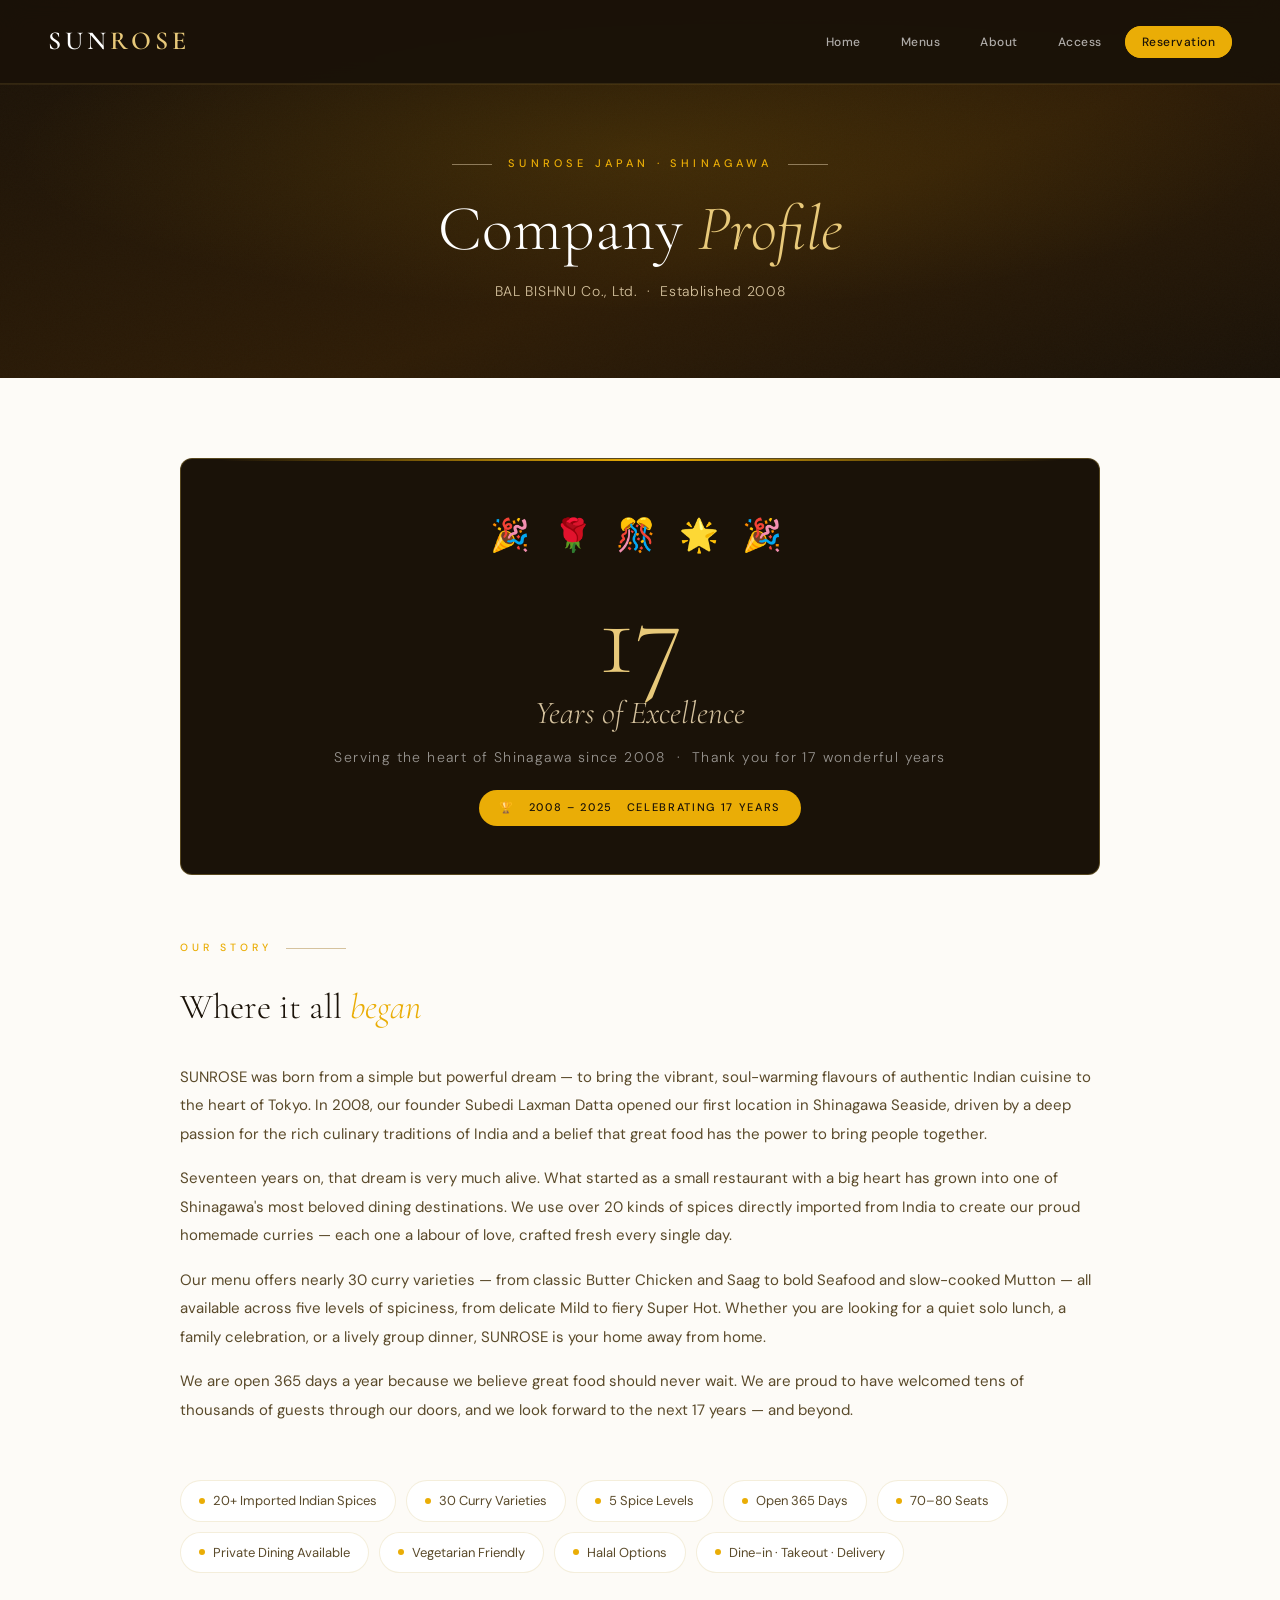
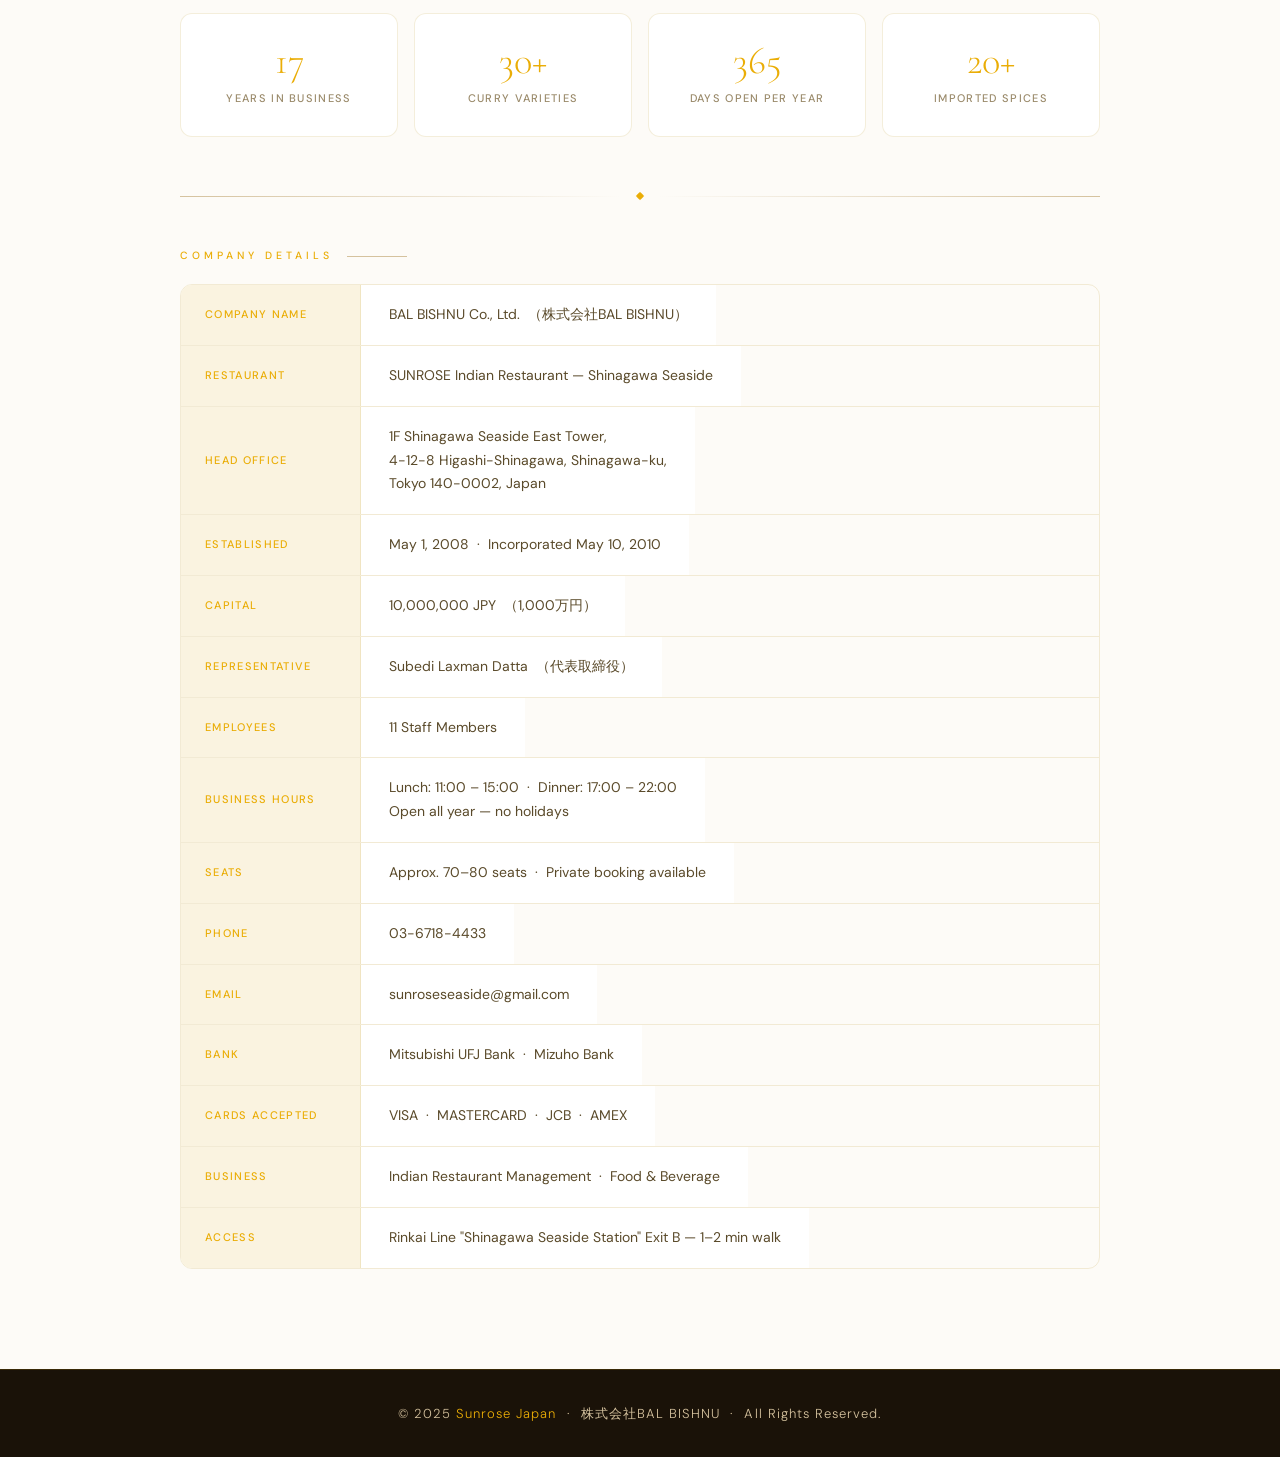
==== company.html @ 558d9cfa "first commit" ====
<!DOCTYPE html>
<html lang="en">
<head>
  <meta charset="UTF-8">
  <meta name="viewport" content="width=device-width, initial-scale=1.0">
  <title>Company Profile — SUNROSE Indian Restaurant Shinagawa</title>
  <link href="https://fonts.googleapis.com/css2?family=Cormorant+Garamond:ital,wght@0,300;0,400;0,600;1,300;1,400&family=DM+Sans:wght@300;400;500&display=swap" rel="stylesheet">
  <link rel="stylesheet" href="info.css">
  
</head>
<body>


<!-- ═══════════════════════════ HEADER ═══════════════════════════ -->
<header class="header">
  <a href="index.html" class="logo">SUN<span>ROSE</span></a>
  <ul class="nav">
    <li><a href="index.html">Home</a></li>
    <li><a href="index.html#menus">Menus</a></li>
    <li><a href="index.html#about">About</a></li>
    <li><a href="index.html#access">Access</a></li>
    <li><a href="index.html#reservation" class="nav-cta">Reservation</a></li>
  </ul>
</header>

<!-- ═══════════════════════════ HERO ═══════════════════════════ -->
<section class="page-hero">
  <div class="page-hero-bg"></div>
  <div class="page-hero-grain"></div>
  <div class="page-hero-content">
    <div class="page-hero-eyebrow">Sunrose Japan · Shinagawa</div>
    <h1>Company <em>Profile</em></h1>
    <p>BAL BISHNU Co., Ltd. &nbsp;·&nbsp; Established 2008</p>
  </div>
</section>

<!-- ═══════════════════════════ MAIN CONTENT ═══════════════════════════ -->
<main class="page-content">

  <!-- ── 17 Years Milestone Banner ── -->
  <div class="milestone-banner">
    <span class="milestone-confetti">🎉 🌹 🎊 🌟 🎉</span>
    <div class="milestone-years">
      17
      <span>Years of Excellence</span>
    </div>
    <p class="milestone-tagline">Serving the heart of Shinagawa since 2008 &nbsp;·&nbsp; Thank you for 17 wonderful years</p>
    <div class="milestone-badge">🏆 &nbsp; 2008 – 2025 &nbsp; Celebrating 17 Years</div>
  </div>

  <!-- ── Our Story ── -->
  <div class="company-story">
    <div class="section-eyebrow">Our Story</div>
    <h2>Where it all <em>began</em></h2>

    <p>
      SUNROSE was born from a simple but powerful dream — to bring the vibrant, soul-warming flavours of authentic Indian cuisine to the heart of Tokyo. In 2008, our founder Subedi Laxman Datta opened our first location in Shinagawa Seaside, driven by a deep passion for the rich culinary traditions of India and a belief that great food has the power to bring people together.
    </p>

    <p>
      Seventeen years on, that dream is very much alive. What started as a small restaurant with a big heart has grown into one of Shinagawa's most beloved dining destinations. We use over 20 kinds of spices directly imported from India to create our proud homemade curries — each one a labour of love, crafted fresh every single day.
    </p>

    <p>
      Our menu offers nearly 30 curry varieties — from classic Butter Chicken and Saag to bold Seafood and slow-cooked Mutton — all available across five levels of spiciness, from delicate Mild to fiery Super Hot. Whether you are looking for a quiet solo lunch, a family celebration, or a lively group dinner, SUNROSE is your home away from home.
    </p>

    <p>
      We are open 365 days a year because we believe great food should never wait. We are proud to have welcomed tens of thousands of guests through our doors, and we look forward to the next 17 years — and beyond.
    </p>
  </div>

  <!-- ── Features ── -->
  <div class="company-features">
    <div class="company-feature">20+ Imported Indian Spices</div>
    <div class="company-feature">30 Curry Varieties</div>
    <div class="company-feature">5 Spice Levels</div>
    <div class="company-feature">Open 365 Days</div>
    <div class="company-feature">70–80 Seats</div>
    <div class="company-feature">Private Dining Available</div>
    <div class="company-feature">Vegetarian Friendly</div>
    <div class="company-feature">Halal Options</div>
    <div class="company-feature">Dine-in · Takeout · Delivery</div>
  </div>

  <!-- ── Stats ── -->
  <div class="company-stats">
    <div class="stat-card">
      <div class="stat-number">17</div>
      <div class="stat-label">Years in Business</div>
    </div>
    <div class="stat-card">
      <div class="stat-number">30+</div>
      <div class="stat-label">Curry Varieties</div>
    </div>
    <div class="stat-card">
      <div class="stat-number">365</div>
      <div class="stat-label">Days Open per Year</div>
    </div>
    <div class="stat-card">
      <div class="stat-number">20+</div>
      <div class="stat-label">Imported Spices</div>
    </div>
  </div>

  <div class="gold-divider"><div class="gold-divider-gem"></div></div>

  <!-- ── Company Table ── -->
  <div class="section-eyebrow">Company Details</div>

  <div class="company-table">
    <div class="company-row">
      <div class="company-label">Company Name</div>
      <div class="company-value">BAL BISHNU Co., Ltd. &nbsp;（株式会社BAL BISHNU）</div>
    </div>
    <div class="company-row">
      <div class="company-label">Restaurant</div>
      <div class="company-value">SUNROSE Indian Restaurant — Shinagawa Seaside</div>
    </div>
    <div class="company-row">
      <div class="company-label">Head Office</div>
      <div class="company-value">
        1F Shinagawa Seaside East Tower,<br>
        4-12-8 Higashi-Shinagawa, Shinagawa-ku,<br>
        Tokyo 140-0002, Japan
      </div>
    </div>
    <div class="company-row">
      <div class="company-label">Established</div>
      <div class="company-value">May 1, 2008 &nbsp;·&nbsp; Incorporated May 10, 2010</div>
    </div>
    <div class="company-row">
      <div class="company-label">Capital</div>
      <div class="company-value">10,000,000 JPY &nbsp;（1,000万円）</div>
    </div>
    <div class="company-row">
      <div class="company-label">Representative</div>
      <div class="company-value">Subedi Laxman Datta &nbsp;（代表取締役）</div>
    </div>
    <div class="company-row">
      <div class="company-label">Employees</div>
      <div class="company-value">11 Staff Members</div>
    </div>
    <div class="company-row">
      <div class="company-label">Business Hours</div>
      <div class="company-value">
        Lunch: 11:00 – 15:00 &nbsp;·&nbsp; Dinner: 17:00 – 22:00<br>
        Open all year — no holidays
      </div>
    </div>
    <div class="company-row">
      <div class="company-label">Seats</div>
      <div class="company-value">Approx. 70–80 seats &nbsp;·&nbsp; Private booking available</div>
    </div>
    <div class="company-row">
      <div class="company-label">Phone</div>
      <div class="company-value">03-6718-4433</div>
    </div>
    <div class="company-row">
      <div class="company-label">Email</div>
      <div class="company-value">sunroseseaside@gmail.com</div>
    </div>
    <div class="company-row">
      <div class="company-label">Bank</div>
      <div class="company-value">Mitsubishi UFJ Bank &nbsp;·&nbsp; Mizuho Bank</div>
    </div>
    <div class="company-row">
      <div class="company-label">Cards Accepted</div>
      <div class="company-value">VISA &nbsp;·&nbsp; MASTERCARD &nbsp;·&nbsp; JCB &nbsp;·&nbsp; AMEX</div>
    </div>
    <div class="company-row">
      <div class="company-label">Business</div>
      <div class="company-value">Indian Restaurant Management &nbsp;·&nbsp; Food & Beverage</div>
    </div>
    <div class="company-row">
      <div class="company-label">Access</div>
      <div class="company-value">Rinkai Line "Shinagawa Seaside Station" Exit B — 1–2 min walk</div>
    </div>
  </div>

</main>

<!-- ═══════════════════════════ BACK TO TOP ═══════════════════════════ -->
<button id="backToTop" title="Back to top">
  <svg width="16" height="16" viewBox="0 0 24 24" fill="none" stroke="currentColor" stroke-width="2.5" stroke-linecap="round" stroke-linejoin="round"><polyline points="18 15 12 9 6 15"/></svg>
</button>

<!-- ═══════════════════════════ FOOTER ═══════════════════════════ -->
<footer class="footer">
  <p>© 2025 <a href="index.html">Sunrose Japan</a> &nbsp;·&nbsp; 株式会社BAL BISHNU &nbsp;·&nbsp; All Rights Reserved.</p>
</footer>

<script>
  const btn = document.getElementById("backToTop");
  window.addEventListener("scroll", () => {
    btn.style.display = window.scrollY > 300 ? "flex" : "none";
  });
  btn.onclick = () => window.scrollTo({ top: 0, behavior: "smooth" });
</script>

</body>
</html>
---- info.css ----
/* ===================== RESET & VARIABLES ===================== */
*, *::before, *::after { box-sizing: border-box; margin: 0; padding: 0; }

:root {
  --gold: #eaad06;
  --gold-light: #E8C97A;
  --gold-pale: #FAF3E0;
  --gold-dim: #d5c29e;
  --white: #FFFFFF;
  --off-white: #FDFBF7;
  --cream: #F5EDD6;
  --text-dark: #1A1208;
  --text-mid: #5A4A2A;
  --text-muted: #9A8A6A;
  --border: rgba(201, 168, 76, 0.2);
  --border-strong: rgba(201, 168, 76, 0.5);
  --serif: 'Cormorant Garamond', Georgia, serif;
  --sans: 'DM Sans', sans-serif;
  --max: 1000px;
  --radius: 4px;
  --radius-lg: 12px;
  --transition: 0.35s ease;
}

html { scroll-behavior: smooth; }

body {
  font-family: var(--sans);
  background: var(--off-white);
  color: var(--text-dark);
  font-size: 15px;
  line-height: 1.8;
  overflow-x: hidden;
}

a { text-decoration: none; color: inherit; }

/* ===================== HEADER ===================== */
.header {
  position: fixed;
  top: 0; left: 0; right: 0;
  z-index: 1000;
  display: flex;
  align-items: center;
  justify-content: space-between;
  padding: 18px 48px;
  background: rgba(26, 18, 8, 0.97);
  backdrop-filter: blur(12px);
  border-bottom: 1px solid rgba(201, 168, 76, 0.15);
  box-shadow: 0 1px 0 rgba(201,168,76,0.1);
}

.logo {
  font-family: var(--serif);
  font-size: 26px;
  font-weight: 600;
  letter-spacing: 4px;
  color: var(--white);
}
.logo span { color: var(--gold-light); }

.nav {
  display: flex;
  align-items: center;
  gap: 6px;
  list-style: none;
}

.nav a {
  font-size: 12px;
  font-weight: 500;
  letter-spacing: 0.5px;
  color: rgba(255,255,255,0.65);
  padding: 7px 16px;
  border-radius: 30px;
  border: 1px solid transparent;
  transition: all var(--transition);
}
.nav a:hover {
  color: var(--gold-light);
  border-color: rgba(234,173,6,0.3);
  background: rgba(234,173,6,0.06);
}
.nav .nav-cta {
  background: var(--gold);
  color: var(--text-dark) !important;
  border-color: var(--gold);
}
.nav .nav-cta:hover {
  background: var(--gold-light);
  border-color: var(--gold-light);
}

/* ===================== HERO BANNER ===================== */
.page-hero {
  position: relative;
  padding-top: 80px;
  min-height: 42vh;
  display: flex;
  align-items: center;
  justify-content: center;
  overflow: hidden;
  background: var(--text-dark);
  text-align: center;
}

.page-hero-bg {
  position: absolute; inset: 0;
  background:
    radial-gradient(ellipse 70% 60% at 50% 40%, rgba(234,173,6,0.12) 0%, transparent 70%),
    linear-gradient(160deg, #1A1208 0%, #2e1c06 60%, #1A1208 100%);
}

.page-hero-grain {
  position: absolute; inset: 0;
  background-image: url("data:image/svg+xml,%3Csvg viewBox='0 0 256 256' xmlns='http://www.w3.org/2000/svg'%3E%3Cfilter id='n'%3E%3CfeTurbulence type='fractalNoise' baseFrequency='0.9' numOctaves='4' stitchTiles='stitch'/%3E%3C/filter%3E%3Crect width='100%25' height='100%25' filter='url(%23n)' opacity='0.04'/%3E%3C/svg%3E");
  opacity: 0.5;
}

.page-hero-content {
  position: relative; z-index: 2;
  padding: 60px 24px;
  animation: fadeUp 0.9s ease both;
}

.page-hero-eyebrow {
  font-size: 11px; font-weight: 500;
  letter-spacing: 0.38em; text-transform: uppercase;
  color: var(--gold); margin-bottom: 20px;
  display: flex; align-items: center; justify-content: center; gap: 16px;
}
.page-hero-eyebrow::before, .page-hero-eyebrow::after {
  content: ''; width: 40px; height: 1px;
  background: var(--gold-dim); opacity: 0.55;
}

.page-hero-content h1 {
  font-family: var(--serif);
  font-size: clamp(2.4rem, 5vw, 4rem);
  font-weight: 300; color: var(--white); line-height: 1.1;
}
.page-hero-content h1 em { font-style: italic; color: var(--gold-light); }

.page-hero-content p {
  margin-top: 14px;
  font-size: 14px; font-weight: 300;
  color: var(--gold-dim); letter-spacing: 0.05em;
}

/* ===================== MAIN CONTENT ===================== */
.page-content {
  max-width: var(--max);
  margin: 0 auto;
  padding: 80px 40px 100px;
}

/* ===================== SECTION EYEBROW ===================== */
.section-eyebrow {
  font-size: 10.5px; font-weight: 500;
  letter-spacing: 0.38em; text-transform: uppercase;
  color: var(--gold); margin-bottom: 18px;
  display: flex; align-items: center; gap: 14px;
}
.section-eyebrow::after {
  content: ''; flex: 1; max-width: 60px; height: 1px; background: var(--gold-dim);
}

/* ===================== GOLD DIVIDER ===================== */
.gold-divider {
  display: flex; align-items: center; gap: 16px;
  margin: 48px 0;
}
.gold-divider::before, .gold-divider::after {
  content: ''; flex: 1; height: 1px;
  background: linear-gradient(to right, var(--gold-dim), transparent);
}
.gold-divider::after { background: linear-gradient(to left, var(--gold-dim), transparent); }
.gold-divider-gem {
  width: 6px; height: 6px; background: var(--gold);
  transform: rotate(45deg); border-radius: 1px; flex-shrink: 0;
}

/* ========================
   COMPANY PAGE
======================== */

/* ── Milestone banner ── */
.milestone-banner {
  background: var(--text-dark);
  border: 1px solid rgba(201,168,76,0.35);
  border-radius: var(--radius-lg);
  padding: 48px 40px;
  text-align: center;
  position: relative;
  overflow: hidden;
  margin-bottom: 64px;
  animation: fadeUp 0.7s ease both;
}

.milestone-banner::before {
  content: '';
  position: absolute; top: 0; left: 40px; right: 40px; height: 2px;
  background: linear-gradient(to right, transparent, var(--gold), transparent);
}

.milestone-confetti {
  font-size: 2rem;
  margin-bottom: 16px;
  display: block;
  letter-spacing: 8px;
}

.milestone-years {
  font-family: var(--serif);
  font-size: clamp(4rem, 10vw, 7rem);
  font-weight: 300;
  color: var(--gold-light);
  line-height: 1;
  margin-bottom: 8px;
}

.milestone-years span {
  font-size: clamp(1.4rem, 3vw, 2rem);
  color: var(--gold-dim);
  font-style: italic;
  display: block;
  margin-top: 4px;
}

.milestone-tagline {
  font-size: 14px; font-weight: 300;
  color: rgba(255,255,255,0.55);
  letter-spacing: 0.1em; margin-top: 16px;
}

.milestone-badge {
  display: inline-flex;
  align-items: center; gap: 8px;
  background: var(--gold);
  color: var(--text-dark);
  font-size: 11px; font-weight: 500;
  letter-spacing: 0.15em; text-transform: uppercase;
  padding: 8px 20px; border-radius: 30px;
  margin-top: 20px;
}

/* ── Story paragraphs ── */
.company-story {
  margin-bottom: 56px;
  animation: fadeUp 0.7s ease 0.1s both;
}

.company-story h2 {
  font-family: var(--serif);
  font-size: clamp(1.6rem, 3vw, 2.2rem);
  font-weight: 300; color: var(--text-dark);
  margin-bottom: 24px;
}
.company-story h2 em { font-style: italic; color: var(--gold); }

.company-story p {
  font-size: 15px; color: var(--text-mid);
  line-height: 1.9; margin-bottom: 16px;
}

/* ── Feature pills ── */
.company-features {
  display: flex; flex-wrap: wrap; gap: 10px;
  margin: 28px 0 40px;
}
.company-feature {
  display: flex; align-items: center; gap: 8px;
  background: var(--white);
  border: 1px solid var(--border);
  border-radius: 30px;
  padding: 8px 18px;
  font-size: 13px; color: var(--text-mid);
  font-weight: 400;
}
.company-feature::before {
  content: '';
  width: 6px; height: 6px;
  background: var(--gold); border-radius: 50%; flex-shrink: 0;
}

/* ── Stats row ── */
.company-stats {
  display: grid;
  grid-template-columns: repeat(4, 1fr);
  gap: 16px;
  margin-bottom: 56px;
  animation: fadeUp 0.7s ease 0.15s both;
}

.stat-card {
  background: var(--white);
  border: 1px solid var(--border);
  border-radius: var(--radius-lg);
  padding: 28px 20px;
  text-align: center;
  transition: transform var(--transition), box-shadow var(--transition), border-color var(--transition);
}
.stat-card:hover {
  transform: translateY(-4px);
  box-shadow: 0 12px 32px rgba(26,18,8,0.08);
  border-color: var(--border-strong);
}

.stat-number {
  font-family: var(--serif);
  font-size: clamp(1.8rem, 3vw, 2.6rem);
  font-weight: 300; color: var(--gold);
  line-height: 1; margin-bottom: 8px;
}
.stat-label {
  font-size: 11px; font-weight: 500;
  letter-spacing: 0.12em; text-transform: uppercase;
  color: var(--text-muted);
}

/* ── Company table ── */
.company-table {
  border: 1px solid var(--border);
  border-radius: var(--radius-lg);
  overflow: hidden;
  animation: fadeUp 0.7s ease 0.2s both;
}

.company-row {
  display: flex; gap: 0;
  border-bottom: 1px solid var(--border);
}
.company-row:last-child { border-bottom: none; }

.company-label {
  font-size: 11px; font-weight: 500;
  letter-spacing: 0.12em; text-transform: uppercase;
  color: var(--gold);
  background: var(--gold-pale);
  min-width: 180px; padding: 18px 24px;
  display: flex; align-items: center;
  border-right: 1px solid var(--border);
  flex-shrink: 0;
}

.company-value {
  font-size: 14px; color: var(--text-mid);
  line-height: 1.7; padding: 18px 28px;
  background: var(--white);
  display: flex; align-items: center;
}

/* ========================
   PRIVACY PAGE
======================== */
.policy-intro {
  font-size: 15px; color: var(--text-mid);
  line-height: 1.9; margin-bottom: 48px;
  padding: 28px 32px;
  background: var(--white);
  border: 1px solid var(--border);
  border-radius: var(--radius-lg);
  border-left: 3px solid var(--gold);
  animation: fadeUp 0.6s ease both;
}

.policy-meta {
  display: flex; gap: 32px; flex-wrap: wrap;
  margin-bottom: 48px;
  animation: fadeUp 0.6s ease 0.05s both;
}
.policy-meta-item {
  display: flex; flex-direction: column; gap: 4px;
}
.policy-meta-label {
  font-size: 10px; font-weight: 500;
  letter-spacing: 0.15em; text-transform: uppercase;
  color: var(--gold);
}
.policy-meta-value {
  font-size: 14px; color: var(--text-mid); font-weight: 400;
}

.policy-section {
  margin-bottom: 40px;
  animation: fadeUp 0.6s ease both;
}
.policy-section:nth-child(1) { animation-delay: 0.05s; }
.policy-section:nth-child(2) { animation-delay: 0.10s; }
.policy-section:nth-child(3) { animation-delay: 0.15s; }
.policy-section:nth-child(4) { animation-delay: 0.20s; }
.policy-section:nth-child(5) { animation-delay: 0.25s; }
.policy-section:nth-child(6) { animation-delay: 0.30s; }

.policy-section h2 {
  font-family: var(--serif);
  font-size: 1.4rem; font-weight: 400;
  color: var(--text-dark); margin-bottom: 14px;
  display: flex; align-items: center; gap: 14px;
}
.policy-section h2::after {
  content: ''; flex: 1; height: 1px;
  background: var(--border);
}

.policy-number {
  display: inline-flex; align-items: center; justify-content: center;
  width: 28px; height: 28px;
  background: var(--gold-pale);
  border: 1px solid var(--border-strong);
  border-radius: 50%;
  font-family: var(--serif);
  font-size: 0.95rem; color: var(--gold);
  flex-shrink: 0;
}

.policy-section p {
  font-size: 15px; color: var(--text-mid);
  line-height: 1.9;
}

.policy-contact-card {
  background: var(--text-dark);
  border: 1px solid rgba(201,168,76,0.3);
  border-radius: var(--radius-lg);
  padding: 36px 40px;
  position: relative; overflow: hidden;
  margin-top: 48px;
  animation: fadeUp 0.6s ease 0.3s both;
}
.policy-contact-card::before {
  content: '';
  position: absolute; top: 0; left: 40px; right: 40px; height: 2px;
  background: linear-gradient(to right, transparent, var(--gold), transparent);
}

.policy-contact-card h3 {
  font-family: var(--serif);
  font-size: 1.4rem; font-weight: 300;
  color: var(--white); margin-bottom: 20px;
}
.policy-contact-card h3 em { font-style: italic; color: var(--gold-light); }

.contact-row {
  display: flex; gap: 16px; margin-bottom: 12px; align-items: center;
}
.contact-icon { font-size: 1rem; width: 24px; text-align: center; }
.contact-text {
  font-size: 14px; color: rgba(255,255,255,0.65); font-weight: 300;
}
.contact-text a { color: var(--gold-light); }
.contact-text a:hover { color: var(--gold); }

/* ===================== FOOTER ===================== */
.footer {
  background: var(--text-dark); color: var(--gold-dim);
  text-align: center; padding: 32px 40px;
  font-size: 13px; letter-spacing: 0.08em; font-weight: 300;
  border-top: 1px solid rgba(234,173,6,0.15);
}
.footer a { color: var(--gold); }

/* ===================== BACK TO TOP ===================== */
#backToTop {
  position: fixed; bottom: 36px; right: 36px;
  width: 48px; height: 48px;
  background: var(--gold); color: var(--text-dark);
  border: none; border-radius: 50%; cursor: pointer;
  display: none; align-items: center; justify-content: center;
  box-shadow: 0 4px 24px rgba(234,173,6,0.45);
  transition: transform var(--transition), box-shadow var(--transition);
  z-index: 99;
}
#backToTop:hover { transform: translateY(-3px); }

/* ===================== ANIMATIONS ===================== */
@keyframes fadeUp {
  from { opacity: 0; transform: translateY(24px); }
  to   { opacity: 1; transform: translateY(0); }
}

/* ===================== RESPONSIVE ===================== */
@media (max-width: 768px) {
  .header { padding: 16px 24px; }
  .page-content { padding: 60px 24px 80px; }
  .company-stats { grid-template-columns: repeat(2, 1fr); }
  .company-label { min-width: 120px; font-size: 10px; padding: 14px 16px; }
  .company-value { padding: 14px 18px; font-size: 13px; }
  .milestone-banner { padding: 36px 24px; }
  .policy-contact-card { padding: 28px 24px; }
  .nav { display: none; }
}

@media (max-width: 480px) {
  .company-stats { grid-template-columns: repeat(2, 1fr); }
  .company-row { flex-direction: column; }
  .company-label { min-width: unset; border-right: none; border-bottom: 1px solid var(--border); }
}
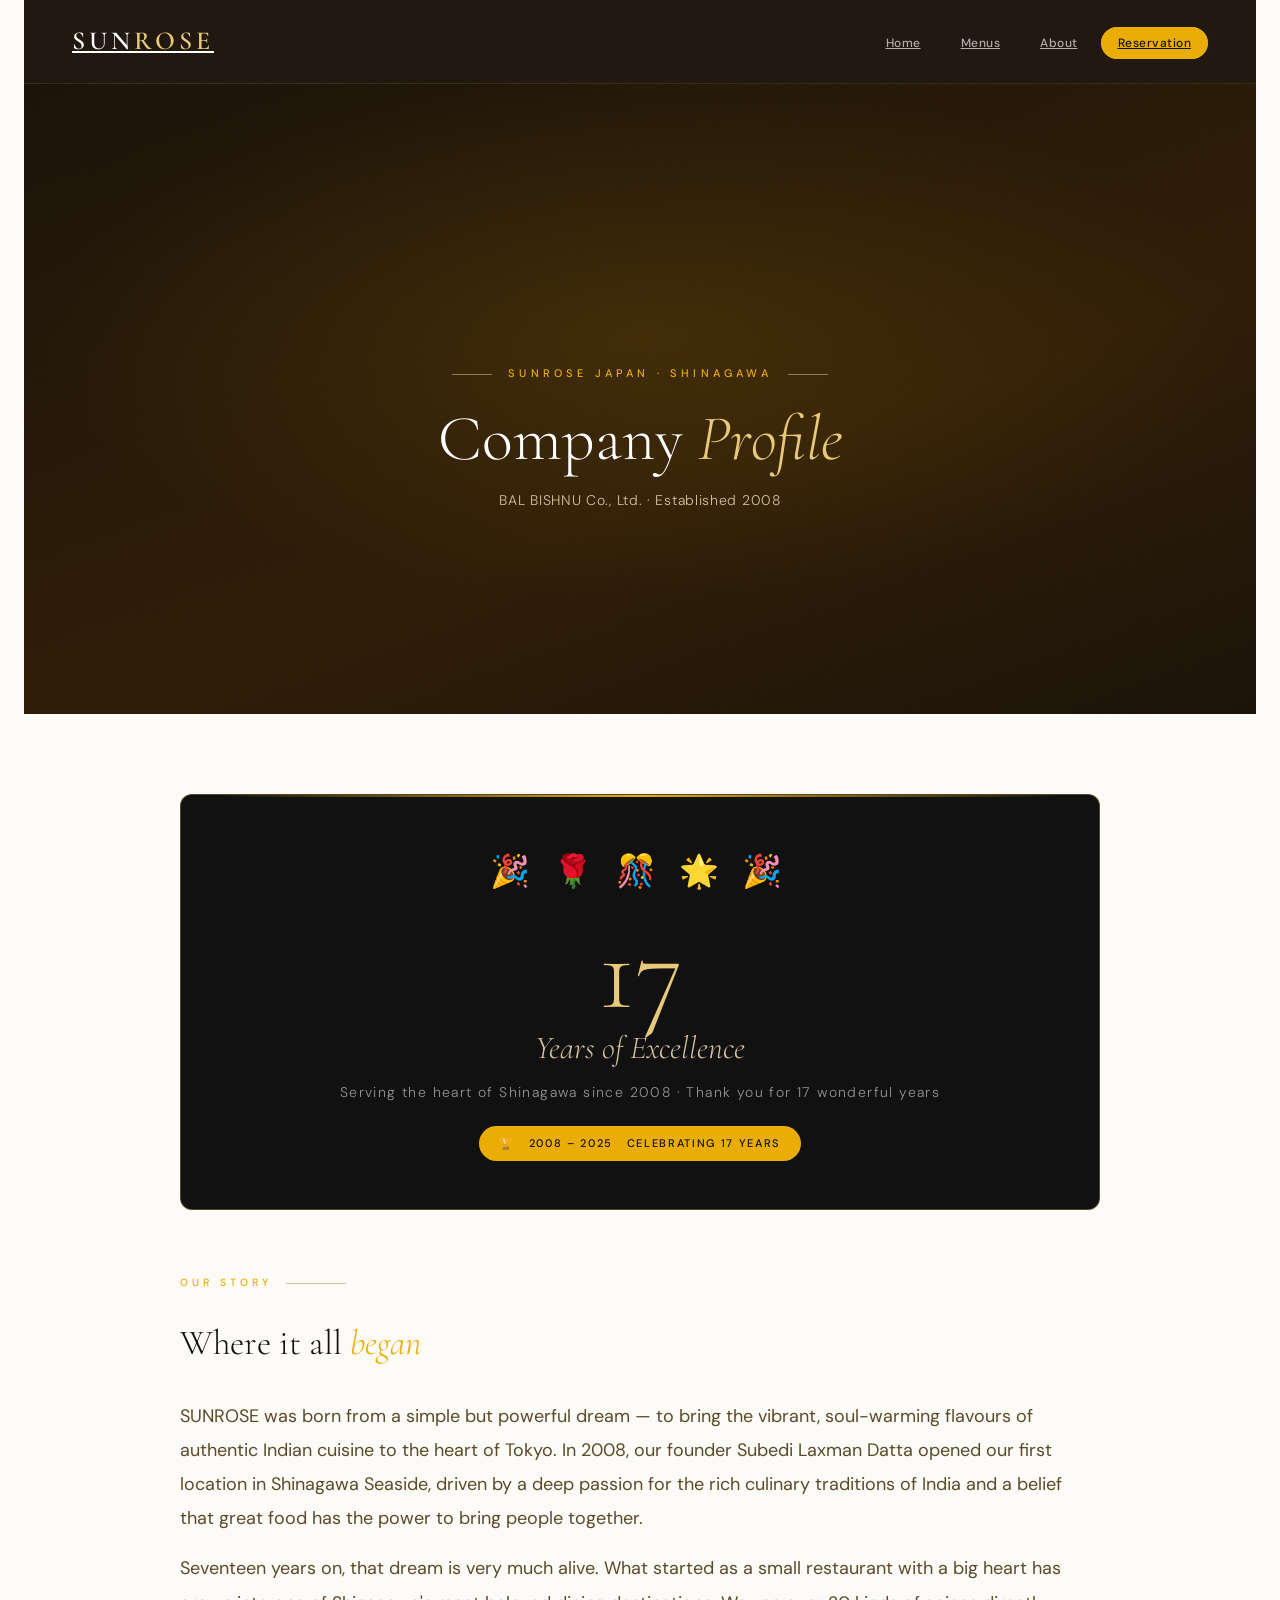
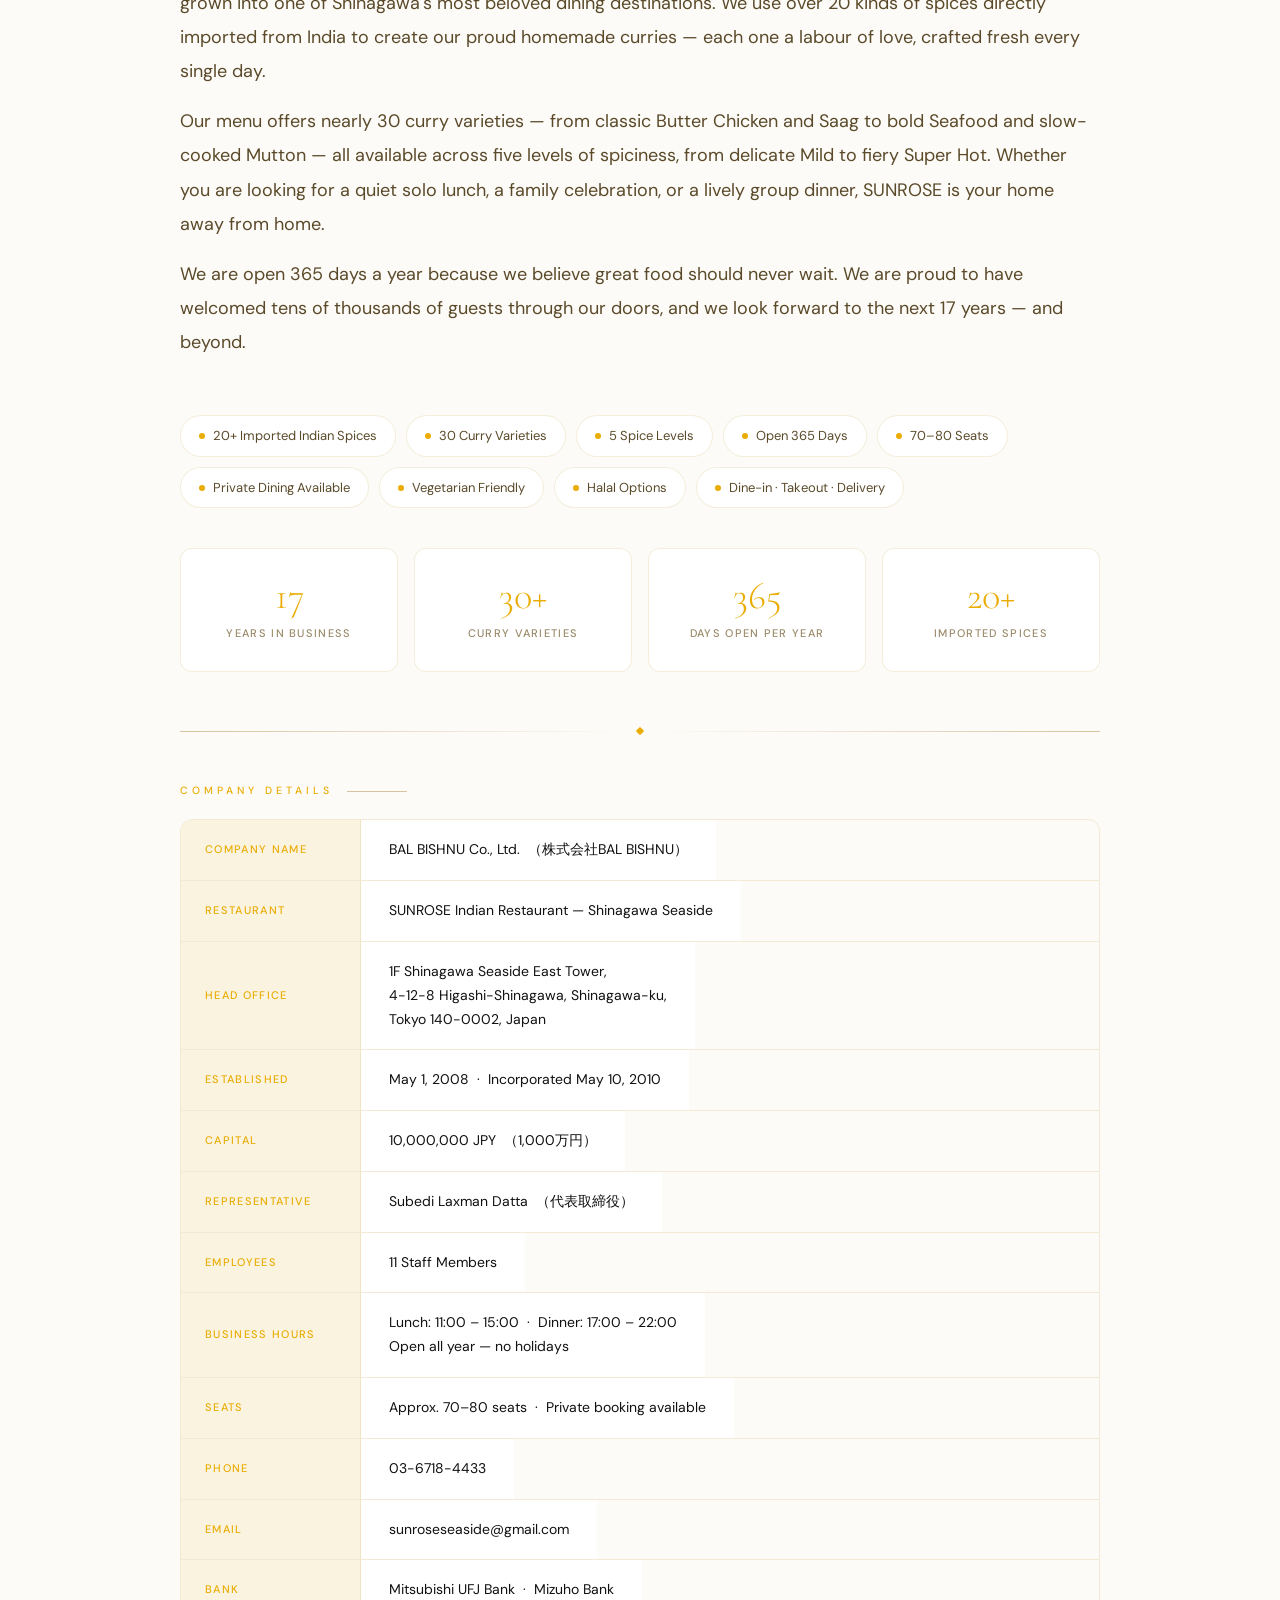
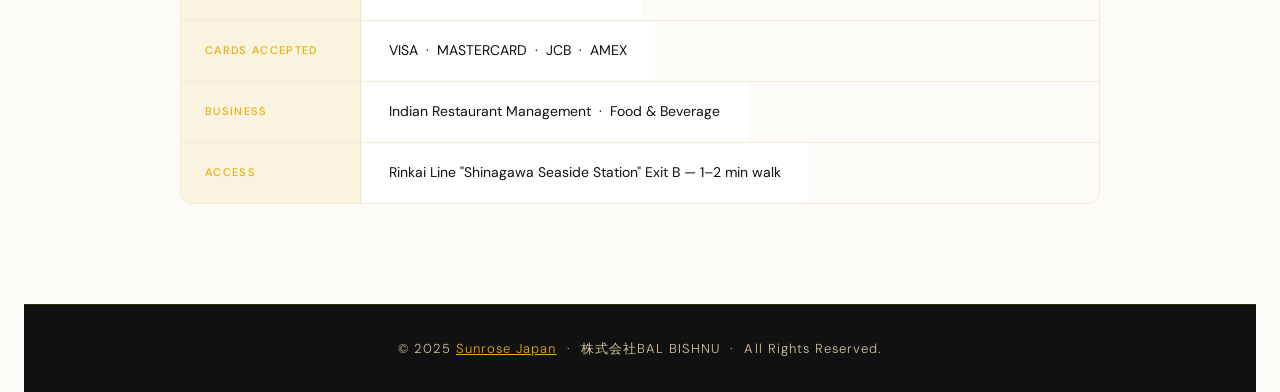
==== commit a13b03e6: "final try" ====
--- a/company.html
+++ b/company.html
@@ -6,20 +6,18 @@
   <title>Company Profile — SUNROSE Indian Restaurant Shinagawa</title>
   <link href="https://fonts.googleapis.com/css2?family=Cormorant+Garamond:ital,wght@0,300;0,400;0,600;1,300;1,400&family=DM+Sans:wght@300;400;500&display=swap" rel="stylesheet">
   <link rel="stylesheet" href="info.css">
-  
+  <link rel="stylesheet" href="shared.css">
 </head>
-<body>
-
+<body class="has-navbar">
 
 <!-- ═══════════════════════════ HEADER ═══════════════════════════ -->
 <header class="header">
   <a href="index.html" class="logo">SUN<span>ROSE</span></a>
   <ul class="nav">
-    <li><a href="index.html">Home</a></li>
-    <li><a href="index.html#menus">Menus</a></li>
-    <li><a href="index.html#about">About</a></li>
-    <li><a href="index.html#access">Access</a></li>
-    <li><a href="index.html#reservation" class="nav-cta">Reservation</a></li>
+    <li><a href="index.html" data-ja="ホーム" data-en="Home" data-hi="होम" data-ko="홈" data-es="Inicio">Home</a></li>
+    <li><a href="index.html#menus" data-ja="メニュー" data-en="Menus" data-hi="मेनू" data-ko="메뉴" data-es="Menús">Menus</a></li>
+    <li><a href="company.html" data-ja="会社概要" data-en="Company" data-hi="कंपनी" data-ko="회사 소개" data-es="Empresa">About</a></li>
+    <li><a href="index.html#reservation" class="nav-cta" data-ja="ご予約" data-en="Reservation" data-hi="आरक्षण" data-ko="예약" data-es="Reservación">Reservation</a></li>
   </ul>
 </header>
 
@@ -28,9 +26,9 @@
   <div class="page-hero-bg"></div>
   <div class="page-hero-grain"></div>
   <div class="page-hero-content">
-    <div class="page-hero-eyebrow">Sunrose Japan · Shinagawa</div>
-    <h1>Company <em>Profile</em></h1>
-    <p>BAL BISHNU Co., Ltd. &nbsp;·&nbsp; Established 2008</p>
+    <div class="page-hero-eyebrow" data-ja="サンローズ・品川" data-en="Sunrose Japan · Shinagawa" data-hi="सनरोज़ जापान · शिनागावा" data-ko="선로즈 재팬 · 시나가와" data-es="Sunrose Japón · Shinagawa">Sunrose Japan · Shinagawa</div>
+    <h1><span data-ja="会社" data-en="Company" data-hi="कंपनी" data-ko="회사" data-es="Empresa">Company</span> <em data-ja="概要" data-en="Profile" data-hi="प्रोफ़ाइल" data-ko="소개" data-es="Perfil">Profile</em></h1>
+    <p data-ja="株式会社BAL BISHNU · 2008年5月1日設立" data-en="BAL BISHNU Co., Ltd. · Established May 1, 2008" data-hi="BAL BISHNU Co., Ltd. · स्थापित May 1, 2008" data-ko="주식회사 BAL BISHNU · 2008년 5월 1일 설립" data-es="BAL BISHNU Co., Ltd. · Establecida 1 de mayo de 2008">BAL BISHNU Co., Ltd. · Established 2008</p>
   </div>
 </section>
 
@@ -44,137 +42,142 @@
       17
       <span>Years of Excellence</span>
     </div>
-    <p class="milestone-tagline">Serving the heart of Shinagawa since 2008 &nbsp;·&nbsp; Thank you for 17 wonderful years</p>
-    <div class="milestone-badge">🏆 &nbsp; 2008 – 2025 &nbsp; Celebrating 17 Years</div>
+    <p class="milestone-tagline" data-ja="2008年からの品川の心臓部の奉仕" data-en="Serving the heart of Shinagawa since 2008 · Thank you for 17 wonderful years" data-hi="2008 से शिनागावा के दिल की सेवा" data-ko="2008년부터 시나가와의 중심을 섬기고 있습니다" data-es="Sirviendo el corazón de Shinagawa desde 2008">Serving the heart of Shinagawa since 2008 · Thank you for 17 wonderful years</p>
+    <div class="milestone-badge" data-ja="🏆 · 2008 – 2025 · 17周年おめでとう" data-en="🏆 · 2008 – 2025 · Celebrating 17 Years" data-hi="🏆 · 2008 – 2025 · 17 साल की उदयापन" data-ko="🏆 · 2008 – 2025 · 17주년 기념" data-es="🏆 · 2008 – 2025 · Celebrando 17 Años">🏆 &nbsp; 2008 – 2025 &nbsp; Celebrating 17 Years</div>
   </div>
 
   <!-- ── Our Story ── -->
   <div class="company-story">
-    <div class="section-eyebrow">Our Story</div>
-    <h2>Where it all <em>began</em></h2>
-
-    <p>
+    <div class="section-eyebrow" data-ja="私たちのストーリー" data-en="Our Story" data-hi="हमारी कहानी" data-ko="우리의 이야기" data-es="Nuestra Historia">Our Story</div>
+    <h2><span data-ja="ここから始まった" data-en="Where it all" data-hi="जहाँ यह सब" data-ko="여기서 시작" data-es="Donde todo">Where it all</span> <em data-ja="場所" data-en="began" data-hi="शुरू हुआ" data-ko="되었다" data-es="comenzó">began</em></h2>
+
+    <p data-ja="サンローズは、シンプルだが強力な夢から生まれました — 本物のインド料理の活気に満ちた、心温まる味を東京の中心部に持ってくることです。2008年、創業者のスベディ・ラクスマン・ダッタは品川シーサイドに最初の店舗を開きました。彼はインドの豊かな料理文化への深い情熱と、素晴らしい食事が人々を一緒に連れてくることができるという信念に駆り立てられました。" data-en="SUNROSE was born from a simple but powerful dream — to bring the vibrant, soul-warming flavours of authentic Indian cuisine to the heart of Tokyo. In 2008, our founder Subedi Laxman Datta opened our first location in Shinagawa Seaside, driven by a deep passion for the rich culinary traditions of India and a belief that great food has the power to bring people together." data-hi="सनरोज़ एक सरल लेकिन शक्तिशाली सपने से पैदा हुआ — टोक्यो के दिल में भारतीय खाना के प्रामाणिक, आत्मा को गर्म करने वाले स्वाद लाना। 2008 में, हमारे संस्थापक सुबेदी लक्ष्मण डत्ता ने शिनागावा सीसाइड में अपना पहला स्थान खोला।" data-ko="선로즈는 도쿄의 중심부에 정통 인도 요리의 활기찬 맛을 가져오려는 간단하지만 강력한 꿈에서 태어났습니다. 2008년 우리의 창립자 수베디 라크슈만 다타는 시나가와 씨사이드에 첫 번째 지점을 열었습니다." data-es="SUNROSE nació de un sueño simple pero poderoso: traer los sabores auténticos y cálidos de la cocina india al corazón de Tokio. En 2008, nuestro fundador Subedi Laxman Datta abrió nuestra primera ubicación en Shinagawa Seaside, impulsado por una pasión profunda por las tradiciones culinarias ricas de India.">
       SUNROSE was born from a simple but powerful dream — to bring the vibrant, soul-warming flavours of authentic Indian cuisine to the heart of Tokyo. In 2008, our founder Subedi Laxman Datta opened our first location in Shinagawa Seaside, driven by a deep passion for the rich culinary traditions of India and a belief that great food has the power to bring people together.
     </p>
 
-    <p>
+    <p data-ja="17年経った今、その夢はまだ健在です。大きな心を持った小さなレストランから始まったものは、品川で最も愛されているダイニング目的地の一つに成長しました。私たちはインドから直輸入した20種類以上のスパイスを使用して、誇り高い手作りカレーを作ります — 毎日毎日新鮮に仕立てられた、それぞれが愛情を込めた労作です。" data-en="Seventeen years on, that dream is very much alive. What started as a small restaurant with a big heart has grown into one of Shinagawa's most beloved dining destinations. We use over 20 kinds of spices directly imported from India to create our proud homemade curries — each one a labour of love, crafted fresh every single day." data-hi="सत्रह साल बाद, वह सपना अभी भी जीवित है। जो एक बड़े दिल के साथ एक छोटे से रेस्तरां के रूप में शुरू हुआ, वह शिनागावा के सबसे प्रिय डाइनिंग गंतव्यों में से एक बन गया है।" data-ko="17년이 지난 지금도 그 꿈은 여전히 살아있습니다. 큰 마음으로 시작한 작은 레스토랑에서 시나가와의 가장 사랑받는 다이닝 목적지 중 하나로 성장했습니다." data-es="Diecisiete años después, ese sueño sigue vivo. Lo que comenzó como un pequeño restaurante con un gran corazón se ha convertido en uno de los destinos gastronómicos más queridos de Shinagawa.">
       Seventeen years on, that dream is very much alive. What started as a small restaurant with a big heart has grown into one of Shinagawa's most beloved dining destinations. We use over 20 kinds of spices directly imported from India to create our proud homemade curries — each one a labour of love, crafted fresh every single day.
     </p>
 
-    <p>
+    <p data-ja="私たちのメニューは、クラシックなバターチキンとサーグから大胆なシーフードと煮込んだマトンまで、30種類近くのカレーを提供します — すべてが5段階の辛さで利用可能です。穏やかなマイルドから激辛のスーパーホットまで。静かなソロランチ、家族のお祝い、または陽気なグループディナーを探している場合でも、サンローズはあなたの第二の家です。" data-en="Our menu offers nearly 30 curry varieties — from classic Butter Chicken and Saag to bold Seafood and slow-cooked Mutton — all available across five levels of spiciness, from delicate Mild to fiery Super Hot. Whether you are looking for a quiet solo lunch, a family celebration, or a lively group dinner, SUNROSE is your home away from home." data-hi="हमारे मेनू में लगभग 30 करी किस्में हैं — क्लासिक बटर चिकन और साग से लेकर साहसी सीफूड और धीमी पकी हुई मटन तक — सभी पांच मसाले स्तरों पर उपलब्ध हैं।" data-ko="우리의 메뉴는 거의 30가지의 카레 종류를 제공합니다 — 클래식 버터 치킨과 사그에서 대담한 해산물과 천천히 요리된 양고기까지 — 모두 5단계의 매운맛으로 이용 가능합니다." data-es="Nuestro menú ofrece casi 30 variedades de curry — desde el clásico Pollo al Mantequilla y Saag hasta audaces opciones de Mariscos y Cordero guisado — todos disponibles en cinco niveles de picante.">
       Our menu offers nearly 30 curry varieties — from classic Butter Chicken and Saag to bold Seafood and slow-cooked Mutton — all available across five levels of spiciness, from delicate Mild to fiery Super Hot. Whether you are looking for a quiet solo lunch, a family celebration, or a lively group dinner, SUNROSE is your home away from home.
     </p>
 
-    <p>
+    <p data-ja="私たちは365日営業しています。素晴らしい食事は待つべきではないと信じているからです。私たちは何万人ものゲストをドアから迎えることに誇りを持っており、次の17年 — そしてそれ以上 — を楽しみにしています。" data-en="We are open 365 days a year because we believe great food should never wait. We are proud to have welcomed tens of thousands of guests through our doors, and we look forward to the next 17 years — and beyond." data-hi="हम साल के 365 दिन खुले हैं क्योंकि हमें विश्वास है कि महान भोजन कभी नहीं रुकना चाहिए। हम हजारों मेहमानों को अपने दरवाजों के माध्यम से स्वागत करने पर गर्व करते हैं।" data-ko="우리는 연중 365일 영업합니다. 훌륭한 음식은 기다릴 수 없다고 믿기 때문입니다. 우리는 수십만 명의 손님을 맞이한 것을 자랑스럽게 생각하며, 앞으로 17년 — 그 이상을 기대합니다." data-es="Estamos abiertos 365 días al año porque creemos que la buena comida nunca debe esperar. Estamos orgullosos de haber recibido a decenas de miles de clientes, y esperamos con entusiasmo los próximos 17 años.">
       We are open 365 days a year because we believe great food should never wait. We are proud to have welcomed tens of thousands of guests through our doors, and we look forward to the next 17 years — and beyond.
     </p>
   </div>
 
   <!-- ── Features ── -->
   <div class="company-features">
-    <div class="company-feature">20+ Imported Indian Spices</div>
-    <div class="company-feature">30 Curry Varieties</div>
-    <div class="company-feature">5 Spice Levels</div>
-    <div class="company-feature">Open 365 Days</div>
-    <div class="company-feature">70–80 Seats</div>
-    <div class="company-feature">Private Dining Available</div>
-    <div class="company-feature">Vegetarian Friendly</div>
-    <div class="company-feature">Halal Options</div>
-    <div class="company-feature">Dine-in · Takeout · Delivery</div>
+    <div class="company-feature" data-ja="20種類以上のインポートされたインドのスパイス" data-en="20+ Imported Indian Spices" data-hi="20+ आयातित भारतीय मसाले" data-ko="20+ 수입 인도 향신료" data-es="20+ Especias Indias Importadas">20+ Imported Indian Spices</div>
+    <div class="company-feature" data-ja="30種類のカレー" data-en="30 Curry Varieties" data-hi="30 करी किस्में" data-ko="30가지 카레" data-es="30 Variedades de Curry">30 Curry Varieties</div>
+    <div class="company-feature" data-ja="5段階の辛さレベル" data-en="5 Spice Levels" data-hi="5 मसाला स्तर" data-ko="5가지 매운맛 수준" data-es="5 Niveles de Picante">5 Spice Levels</div>
+    <div class="company-feature" data-ja="365日営業" data-en="Open 365 Days" data-hi="365 दिन खुला" data-ko="연중무휴" data-es="Abierto 365 Días">Open 365 Days</div>
+    <div class="company-feature" data-ja="70～80席" data-en="70–80 Seats" data-hi="70–80 सीटें" data-ko="70–80명 수용" data-es="70–80 Asientos">70–80 Seats</div>
+    <div class="company-feature" data-ja="プライベートダイニング利用可能" data-en="Private Dining Available" data-hi="निजी भोजन उपलब्ध" data-ko="개인 다이닝 가능" data-es="Comedor Privado Disponible">Private Dining Available</div>
+    <div class="company-feature" data-ja="ベジタリアン対応" data-en="Vegetarian Friendly" data-hi="शाकाहारी अनुकूल" data-ko="채식주의자 친화적" data-es="Amigable con Vegetarianos">Vegetarian Friendly</div>
+    <div class="company-feature" data-ja="ハラール対応" data-en="Halal Options" data-hi="हलाल विकल्प" data-ko="할랄 옵션" data-es="Opciones Halal">Halal Options</div>
+    <div class="company-feature" data-ja="テイクアウト・デリバリー" data-en="Dine-in · Takeout · Delivery" data-hi="भोजन · टेकआउट · वितरण" data-ko="매장 · 포장 · 배달" data-es="Comer · Llevar · Entrega">Dine-in · Takeout · Delivery</div>
   </div>
 
   <!-- ── Stats ── -->
   <div class="company-stats">
     <div class="stat-card">
       <div class="stat-number">17</div>
-      <div class="stat-label">Years in Business</div>
+      <div class="stat-label" data-ja="営業年数" data-en="Years in Business" data-hi="व्यवसाय में वर्ष" data-ko="영업 연수" data-es="Años en Negocios">Years in Business</div>
     </div>
     <div class="stat-card">
       <div class="stat-number">30+</div>
-      <div class="stat-label">Curry Varieties</div>
+      <div class="stat-label" data-ja="カレー種類" data-en="Curry Varieties" data-hi="करी किस्में" data-ko="카레 종류" data-es="Variedades de Curry">Curry Varieties</div>
     </div>
     <div class="stat-card">
       <div class="stat-number">365</div>
-      <div class="stat-label">Days Open per Year</div>
+      <div class="stat-label" data-ja="年間営業日数" data-en="Days Open per Year" data-hi="प्रति वर्ष खुली दिन" data-ko="연간 개점일" data-es="Días Abiertos por Año">Days Open per Year</div>
     </div>
     <div class="stat-card">
       <div class="stat-number">20+</div>
-      <div class="stat-label">Imported Spices</div>
+      <div class="stat-label" data-ja="輸入スパイス" data-en="Imported Spices" data-hi="आयातित मसाले" data-ko="수입 향신료" data-es="Especias Importadas">Imported Spices</div>
     </div>
   </div>
 
   <div class="gold-divider"><div class="gold-divider-gem"></div></div>
 
   <!-- ── Company Table ── -->
-  <div class="section-eyebrow">Company Details</div>
+  <div class="section-eyebrow" data-ja="会社概要" data-en="Company Details" data-hi="कंपनी विवरण" data-ko="회사 정보" data-es="Detalles de la Empresa">Company Details</div>
 
   <div class="company-table">
     <div class="company-row">
-      <div class="company-label">Company Name</div>
-      <div class="company-value">BAL BISHNU Co., Ltd. &nbsp;（株式会社BAL BISHNU）</div>
-    </div>
-    <div class="company-row">
-      <div class="company-label">Restaurant</div>
-      <div class="company-value">SUNROSE Indian Restaurant — Shinagawa Seaside</div>
-    </div>
-    <div class="company-row">
-      <div class="company-label">Head Office</div>
-      <div class="company-value">
+      <div class="company-label" data-ja="会社名" data-en="Company Name" data-hi="कंपनी का नाम" data-ko="회사 이름" data-es="Nombre de la Empresa">Company Name</div>
+      <div class="company-value" data-ja="株式会社BAL BISHNU" data-en="BAL BISHNU Co., Ltd." data-hi="BAL BISHNU Co., Ltd." data-ko="주식회사 BAL BISHNU" data-es="BAL BISHNU Co., Ltd.">BAL BISHNU Co., Ltd. &nbsp;（株式会社BAL BISHNU）</div>
+    </div>
+    <div class="company-row">
+      <div class="company-label" data-ja="レストラン" data-en="Restaurant" data-hi="रेस्तरां" data-ko="레스토랑" data-es="Restaurante">Restaurant</div>
+      <div class="company-value" data-ja="サンローズ インディアンレストラン — 品川シーサイド" data-en="SUNROSE Indian Restaurant — Shinagawa Seaside" data-hi="SUNROSE भारतीय रेस्तरां — शिनागावा सीसाइड" data-ko="선로즈 인도 레스토랑 — 시나가와 씨사이드" data-es="Restaurante Indio SUNROSE — Shinagawa Seaside">SUNROSE Indian Restaurant — Shinagawa Seaside</div>
+    </div>
+    <div class="company-row">
+      <div class="company-label" data-ja="本社" data-en="Head Office" data-hi="मुख्य कार्यालय" data-ko="본사" data-es="Oficina Principal">Head Office</div>
+      <div class="company-value" data-ja="品川シーサイドイーストタワー1階、4-12-8東品川、品川区、東京140-0002、日本" data-en="1F Shinagawa Seaside East Tower, 4-12-8 Higashi-Shinagawa, Shinagawa-ku, Tokyo 140-0002, Japan" data-hi="1F Shinagawa Seaside East Tower, 4-12-8 Higashi-Shinagawa, Shinagawa-ku, Tokyo 140-0002, Japan" data-ko="시나가와 씨사이드 이스트 타워 1층, 4-12-8 히가시-시나가와, 시나가와구, 도쿄 140-0002, 일본" data-es="Torre Este Shinagawa Seaside 1F, 4-12-8 Higashi-Shinagawa, Shinagawa-ku, Tokio 140-0002, Japón">
         1F Shinagawa Seaside East Tower,<br>
         4-12-8 Higashi-Shinagawa, Shinagawa-ku,<br>
         Tokyo 140-0002, Japan
       </div>
     </div>
     <div class="company-row">
-      <div class="company-label">Established</div>
-      <div class="company-value">May 1, 2008 &nbsp;·&nbsp; Incorporated May 10, 2010</div>
-    </div>
-    <div class="company-row">
-      <div class="company-label">Capital</div>
-      <div class="company-value">10,000,000 JPY &nbsp;（1,000万円）</div>
-    </div>
-    <div class="company-row">
-      <div class="company-label">Representative</div>
-      <div class="company-value">Subedi Laxman Datta &nbsp;（代表取締役）</div>
-    </div>
-    <div class="company-row">
-      <div class="company-label">Employees</div>
-      <div class="company-value">11 Staff Members</div>
-    </div>
-    <div class="company-row">
-      <div class="company-label">Business Hours</div>
-      <div class="company-value">
+      <div class="company-label" data-ja="設立" data-en="Established" data-hi="स्थापित" data-ko="설립" data-es="Establecida">Established</div>
+      <div class="company-value" data-ja="2008年5月1日 · 法人設立 2010年5月10日" data-en="May 1, 2008 · Incorporated May 10, 2010" data-hi="1 मई 2008 · निगमित 10 मई 2010" data-ko="2008년 5월 1일 · 법인등록 2010년 5월 10일" data-es="1 de mayo de 2008 · Constituida 10 de mayo de 2010">May 1, 2008 &nbsp;·&nbsp; Incorporated May 10, 2010</div>
+    </div>
+    <div class="company-row">
+      <div class="company-label" data-ja="資本金" data-en="Capital" data-hi="पूंजी" data-ko="자본금" data-es="Capital">Capital</div>
+      <div class="company-value" data-ja="2,000万円" data-en="20,000,000 JPY" data-hi="20,000,000 JPY" data-ko="20,000,000 엔" data-es="20,000,000 JPY">10,000,000 JPY &nbsp;（1,000万円）</div>
+    </div>
+    <div class="company-row">
+      <div class="company-label" data-ja="代表取締役" data-en="Representative" data-hi="प्रतिनिधि" data-ko="대표" data-es="Representante">Representative</div>
+      <div class="company-value" data-ja="スベディ・ラクスマン・ダッタ" data-en="Subedi Laxman Datta" data-hi="Subedi Laxman Datta" data-ko="Subedi Laxman Datta" data-es="Subedi Laxman Datta">Subedi Laxman Datta &nbsp;（代表取締役）</div>
+    </div>
+    <div class="company-row">
+      <div class="company-label" data-ja="従業員" data-en="Employees" data-hi="कर्मचारी" data-ko="직원" data-es="Empleados">Employees</div>
+      <div class="company-value" data-ja="11名" data-en="11 Staff Members" data-hi="11 कर्मचारी" data-ko="11명" data-es="11 Miembros del Personal">11 Staff Members</div>
+    </div>
+    <div class="company-row">
+      <div class="company-label" data-ja="営業時間" data-en="Business Hours" data-hi="व्यावसायिक घंटे" data-ko="영업시간" data-es="Horario de Operación">Business Hours</div>
+      <div class="company-value" data-ja="ランチ：11:00 – 15:00 · ディナー：17:00 – 22:00
+通年営業 — 休業日なし" data-en="Lunch: 11:00 – 15:00 · Dinner: 17:00 – 22:00
+Open all year — no holidays" data-hi="दोपहर का खाना: 11:00 – 15:00 · रात का खाना: 17:00 – 22:00
+सारे साल खुला" data-ko="점심: 11:00 – 15:00 · 저녁: 17:00 – 22:00
+연중무휴" data-es="Almuerzo: 11:00 – 15:00 · Cena: 17:00 – 22:00
+Abierto todo el año">
         Lunch: 11:00 – 15:00 &nbsp;·&nbsp; Dinner: 17:00 – 22:00<br>
         Open all year — no holidays
       </div>
     </div>
     <div class="company-row">
-      <div class="company-label">Seats</div>
-      <div class="company-value">Approx. 70–80 seats &nbsp;·&nbsp; Private booking available</div>
-    </div>
-    <div class="company-row">
-      <div class="company-label">Phone</div>
-      <div class="company-value">03-6718-4433</div>
-    </div>
-    <div class="company-row">
-      <div class="company-label">Email</div>
-      <div class="company-value">sunroseseaside@gmail.com</div>
-    </div>
-    <div class="company-row">
-      <div class="company-label">Bank</div>
-      <div class="company-value">Mitsubishi UFJ Bank &nbsp;·&nbsp; Mizuho Bank</div>
-    </div>
-    <div class="company-row">
-      <div class="company-label">Cards Accepted</div>
-      <div class="company-value">VISA &nbsp;·&nbsp; MASTERCARD &nbsp;·&nbsp; JCB &nbsp;·&nbsp; AMEX</div>
-    </div>
-    <div class="company-row">
-      <div class="company-label">Business</div>
-      <div class="company-value">Indian Restaurant Management &nbsp;·&nbsp; Food & Beverage</div>
-    </div>
-    <div class="company-row">
-      <div class="company-label">Access</div>
-      <div class="company-value">Rinkai Line "Shinagawa Seaside Station" Exit B — 1–2 min walk</div>
+      <div class="company-label" data-ja="席数" data-en="Seats" data-hi="सीटें" data-ko="좌석" data-es="Asientos">Seats</div>
+      <div class="company-value" data-ja="約70～80席 · プライベート予約可" data-en="Approx. 70–80 seats · Private booking available" data-hi="लगभग 70–80 सीटें · निजी बुकिंग उपलब्ध" data-ko="약 70–80명 · 개인 예약 가능" data-es="Aprox. 70–80 asientos · Reserva privada disponible">Approx. 70–80 seats &nbsp;·&nbsp; Private booking available</div>
+    </div>
+    <div class="company-row">
+      <div class="company-label" data-ja="電話" data-en="Phone" data-hi="फोन" data-ko="전화" data-es="Teléfono">Phone</div>
+      <div class="company-value" data-ja="03-6718-4433" data-en="03-6718-4433" data-hi="03-6718-4433" data-ko="03-6718-4433" data-es="03-6718-4433">03-6718-4433</div>
+    </div>
+    <div class="company-row">
+      <div class="company-label" data-ja="メール" data-en="Email" data-hi="ईमेल" data-ko="이메일" data-es="Correo Electrónico">Email</div>
+      <div class="company-value" data-ja="sunroseseaside@gmail.com" data-en="sunroseseaside@gmail.com" data-hi="sunroseseaside@gmail.com" data-ko="sunroseseaside@gmail.com" data-es="sunroseseaside@gmail.com">sunroseseaside@gmail.com</div>
+    </div>
+    <div class="company-row">
+      <div class="company-label" data-ja="銀行" data-en="Bank" data-hi="बैंक" data-ko="은행" data-es="Banco">Bank</div>
+      <div class="company-value" data-ja="三菱UFJ銀行 · みずほ銀行" data-en="Mitsubishi UFJ Bank · Mizuho Bank" data-hi="Mitsubishi UFJ Bank · Mizuho Bank" data-ko="Mitsubishi UFJ Bank · Mizuho Bank" data-es="Mitsubishi UFJ Bank · Mizuho Bank">Mitsubishi UFJ Bank &nbsp;·&nbsp; Mizuho Bank</div>
+    </div>
+    <div class="company-row">
+      <div class="company-label" data-ja="使用可能なカード" data-en="Cards Accepted" data-hi="स्वीकृत कार्ड" data-ko="사용 가능한 카드" data-es="Tarjetas Aceptadas">Cards Accepted</div>
+      <div class="company-value" data-ja="VISA · MASTERCARD · JCB · AMEX" data-en="VISA · MASTERCARD · JCB · AMEX" data-hi="VISA · MASTERCARD · JCB · AMEX" data-ko="VISA · MASTERCARD · JCB · AMEX" data-es="VISA · MASTERCARD · JCB · AMEX">VISA &nbsp;·&nbsp; MASTERCARD &nbsp;·&nbsp; JCB &nbsp;·&nbsp; AMEX</div>
+    </div>
+    <div class="company-row">
+      <div class="company-label" data-ja="事業" data-en="Business" data-hi="व्यवसाय" data-ko="사업" data-es="Negocio">Business</div>
+      <div class="company-value" data-ja="インドレストラン経営 · 食品・飲料" data-en="Indian Restaurant Management · Food & Beverage" data-hi="भारतीय रेस्तरां प्रबंधन · खाद्य और पेय" data-ko="인도 레스토랑 운영 · 음식 및 음료" data-es="Gestión de Restaurante Indio · Alimentos y Bebidas">Indian Restaurant Management &nbsp;·&nbsp; Food & Beverage</div>
+    </div>
+    <div class="company-row">
+      <div class="company-label" data-ja="アクセス" data-en="Access" data-hi="पहुंच" data-ko="접근" data-es="Acceso">Access</div>
+      <div class="company-value" data-ja="臨海線「品川シーサイド駅」出口B — 徒歩1~2分" data-en="Rinkai Line &quot;Shinagawa Seaside Station&quot; Exit B — 1–2 min walk" data-hi="Rinkai Line "Shinagawa Seaside Station" Exit B — 1–2 मिनट की पैदल दूरी" data-ko="린카이선 "시나가와 씨사이드역" B출구 — 도보 1–2분" data-es="Línea Rinkai estación "Shinagawa Seaside" Salida B — 1–2 minutos a pie">Rinkai Line "Shinagawa Seaside Station" Exit B — 1–2 min walk</div>
     </div>
   </div>
 
@@ -197,6 +200,7 @@
   });
   btn.onclick = () => window.scrollTo({ top: 0, behavior: "smooth" });
 </script>
+<script src="lang.js"></script>
 
 </body>
 </html>
--- a/info.css
+++ b/info.css
@@ -2,6 +2,7 @@
 *, *::before, *::after { box-sizing: border-box; margin: 0; padding: 0; }
 
 :root {
+  --text-size: 20px; 
   --gold: #eaad06;
   --gold-light: #E8C97A;
   --gold-pale: #FAF3E0;
@@ -9,7 +10,7 @@
   --white: #FFFFFF;
   --off-white: #FDFBF7;
   --cream: #F5EDD6;
-  --text-dark: #1A1208;
+  --text-dark: #111111;
   --text-mid: #5A4A2A;
   --text-muted: #9A8A6A;
   --border: rgba(201, 168, 76, 0.2);
@@ -28,18 +29,13 @@
   font-family: var(--sans);
   background: var(--off-white);
   color: var(--text-dark);
-  font-size: 15px;
+  font-size: 18px;
   line-height: 1.8;
   overflow-x: hidden;
-}
-
-a { text-decoration: none; color: inherit; }
-
-/* ===================== HEADER ===================== */
+  padding: 0 24px;
+}
+
 .header {
-  position: fixed;
-  top: 0; left: 0; right: 0;
-  z-index: 1000;
   display: flex;
   align-items: center;
   justify-content: space-between;
@@ -95,7 +91,7 @@
 .page-hero {
   position: relative;
   padding-top: 80px;
-  min-height: 42vh;
+  min-height: 70vh;
   display: flex;
   align-items: center;
   justify-content: center;
@@ -259,7 +255,7 @@
 .company-story h2 em { font-style: italic; color: var(--gold); }
 
 .company-story p {
-  font-size: 15px; color: var(--text-mid);
+  font-size: 18px; color: var(--text-mid);
   line-height: 1.9; margin-bottom: 16px;
 }
 
@@ -344,7 +340,7 @@
 }
 
 .company-value {
-  font-size: 14px; color: var(--text-mid);
+  font-size: 14px; 
   line-height: 1.7; padding: 18px 28px;
   background: var(--white);
   display: flex; align-items: center;
@@ -354,7 +350,7 @@
    PRIVACY PAGE
 ======================== */
 .policy-intro {
-  font-size: 15px; color: var(--text-mid);
+  font-size: 23px; color: var(--text-mid);
   line-height: 1.9; margin-bottom: 48px;
   padding: 28px 32px;
   background: var(--white);
@@ -373,12 +369,12 @@
   display: flex; flex-direction: column; gap: 4px;
 }
 .policy-meta-label {
-  font-size: 10px; font-weight: 500;
+  font-size: 23px; font-weight: 500;
   letter-spacing: 0.15em; text-transform: uppercase;
   color: var(--gold);
 }
 .policy-meta-value {
-  font-size: 14px; color: var(--text-mid); font-weight: 400;
+  font-size: 18px; color: var(--text-mid); font-weight: 400;
 }
 
 .policy-section {
@@ -394,8 +390,14 @@
 
 .policy-section h2 {
   font-family: var(--serif);
-  font-size: 1.4rem; font-weight: 400;
-  color: var(--text-dark); margin-bottom: 14px;
+  font-size: 30px; font-weight: 700; 
+  color: var(--gold); 
+  color : var(rgb(248, 211, 0));
+
+
+  text-transform: uppercase;
+  letter-spacing: 0.04em;
+  margin-bottom: 14px;
   display: flex; align-items: center; gap: 14px;
 }
 .policy-section h2::after {
@@ -410,12 +412,12 @@
   border: 1px solid var(--border-strong);
   border-radius: 50%;
   font-family: var(--serif);
-  font-size: 0.95rem; color: var(--gold);
+  font-size: 23px; color: var(--gold);
   flex-shrink: 0;
 }
 
 .policy-section p {
-  font-size: 15px; color: var(--text-mid);
+  font-size: 23px; color: var(--text-mid);
   line-height: 1.9;
 }
 
@@ -482,17 +484,32 @@
 /* ===================== RESPONSIVE ===================== */
 @media (max-width: 768px) {
   .header { padding: 16px 24px; }
-  .page-content { padding: 60px 24px 80px; }
+  .page-content { padding: 60px 20px 80px; }
   .company-stats { grid-template-columns: repeat(2, 1fr); }
   .company-label { min-width: 120px; font-size: 10px; padding: 14px 16px; }
   .company-value { padding: 14px 18px; font-size: 13px; }
-  .milestone-banner { padding: 36px 24px; }
-  .policy-contact-card { padding: 28px 24px; }
+  .milestone-banner { padding: 36px 20px; }
+  .policy-contact-card { padding: 28px 20px; }
+  .policy-section h2 { font-size: 22px; }
+  .policy-section p { font-size: 18px; }
+  .policy-number { width: 24px; height: 24px; font-size: 18px; }
   .nav { display: none; }
+  body { font-size: 16px; padding: 0 !important; }
 }
 
 @media (max-width: 480px) {
+  body { font-size: 14px; padding: 0 !important; }
+  .header { padding: 14px 16px; }
+  .page-content { padding: 40px 16px 60px; }
+  .page-hero-content { padding: 40px 16px; }
   .company-stats { grid-template-columns: repeat(2, 1fr); }
   .company-row { flex-direction: column; }
   .company-label { min-width: unset; border-right: none; border-bottom: 1px solid var(--border); }
+  .milestone-banner { padding: 24px 16px; }
+  .policy-contact-card { padding: 20px 16px; }
+  .policy-meta { gap: 12px; flex-direction: column; }
+  .policy-section h2 { font-size: 18px; }
+  .policy-section p { font-size: 16px; }
+  .policy-number { width: 22px; height: 22px; font-size: 16px; }
+  .policy-intro { font-size: 13px; }
 }
--- a/shared.css
+++ b/shared.css
@@ -0,0 +1,127 @@
+:root {
+  --serif: 'Cormorant Garamond', Georgia, serif;
+  --sans: 'DM Sans', sans-serif;
+}
+
+/* ===================== HOME BUTTON ===================== */
+.home-btn
+{
+  position: fixed;
+  top: 20px;
+  left: 24px;
+  z-index: 9999;
+  display: inline-flex;
+  align-items: center;
+  gap: 8px;
+  background: rgba(26,18,8,0.85);
+  backdrop-filter: blur(10px);
+  border: 1px solid rgba(201,168,76,0.3);
+  color: #E8C97A;
+  font-family: var(--sans);
+   font-size: 30px; 
+  font-weight: 500;
+  letter-spacing: 0.12em;
+  text-transform: uppercase;
+  padding: 10px 20px;
+  border-radius: 30px;
+  text-decoration: none;
+  transition: all 0.35s ease;
+}
+
+.home-btn:hover
+{
+  background: #eaad06;
+  color: #1A1208;
+  border-color: #eaad06;
+  transform: translateY(-2px);
+}
+
+
+/* ====== HOME BUTTON ====== */
+.home-btn
+{
+  position: fixed;
+  top: 20px;
+  left: 24px;
+  z-index: 9999;
+  display: inline-flex;
+  align-items: center;
+  gap: 8px;
+  background: rgba(26,18,8,0.85);
+  backdrop-filter: blur(10px);
+  border: 1px solid rgba(201,168,76,0.3);
+  color: #E8C97A;
+  font-family: 'DM Sans', sans-serif;
+  font-size: 12px;
+  font-weight: 500;
+  letter-spacing: 0.12em;
+  text-transform: uppercase;
+  padding: 10px 20px;
+  border-radius: 30px;
+  text-decoration: none;
+  transition: all 0.35s ease;
+}
+
+.home-btn:hover
+{
+  background: #eaad06;
+  color: #1A1208;
+  border-color: #eaad06;
+  transform: translateY(-2px);
+}
+
+/* Hide on pages that have their own navbar */
+.has-navbar .home-btn
+{
+  display: none;
+}
+
+
+/* ====== TRANSLATE IN NAV ====== */
+#google_translate_element
+{
+  display: flex;
+  align-items: center;
+  list-style: none;
+}
+
+.goog-te-gadget-simple
+{
+  background: transparent !important;
+  border: 1px solid rgba(201,168,76,0.4) !important;
+  border-radius: 30px !important;
+  padding: 7px 14px !important;
+  font-family: var(--sans) !important;
+  font-size: 12px !important;
+}
+
+.goog-te-gadget-simple span,
+.goog-te-gadget-simple .goog-te-menu-value span
+{
+  color: rgba(255,255,255,0.88) !important;
+  font-weight: 500 !important;
+  letter-spacing: 0.05em !important;
+}
+
+.header.scrolled .goog-te-gadget-simple span,
+.header.scrolled .goog-te-gadget-simple .goog-te-menu-value span
+{
+  color: var(--text-mid) !important;
+}
+
+.goog-te-gadget-simple img
+{
+  display: none !important;
+}
+
+.goog-te-banner-frame
+{
+  display: none !important;
+}
+
+body
+{
+  font-size: 18px;
+  padding: 0 24px;
+  top: 0 !important;
+}
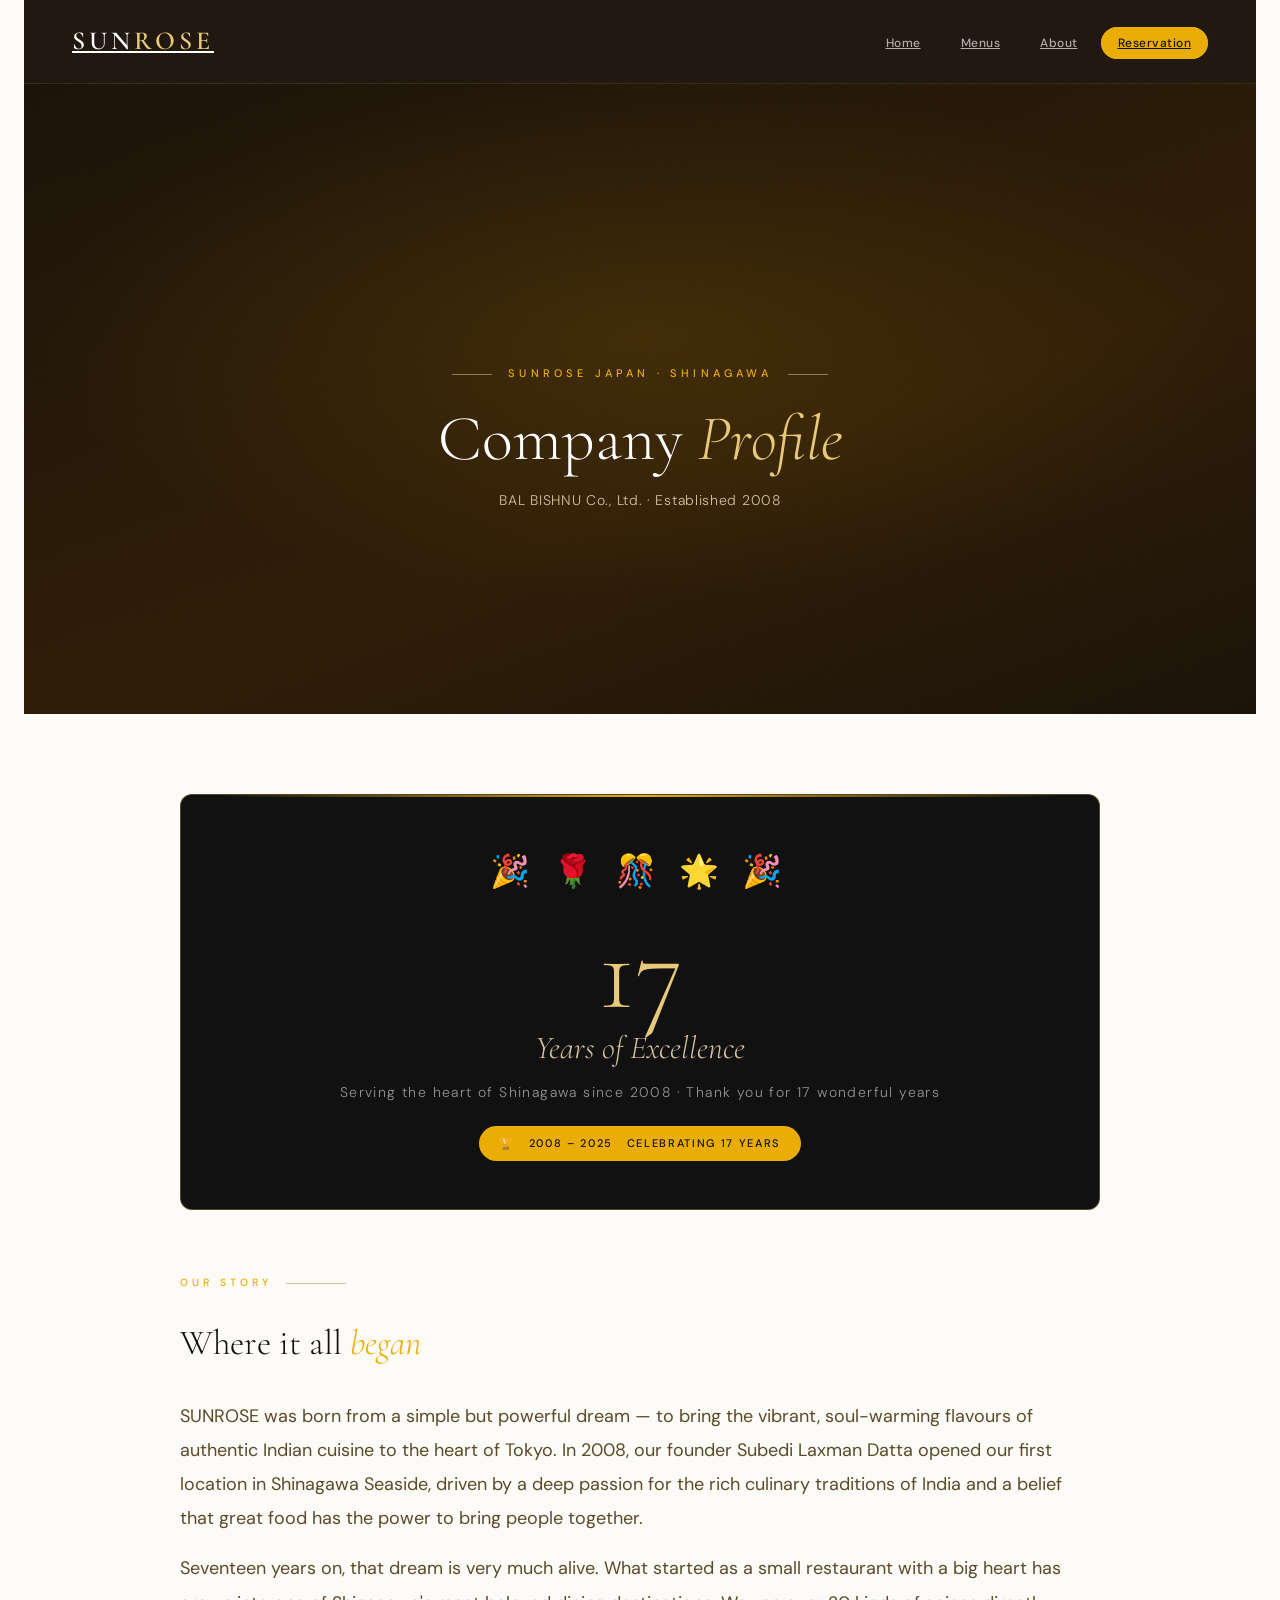
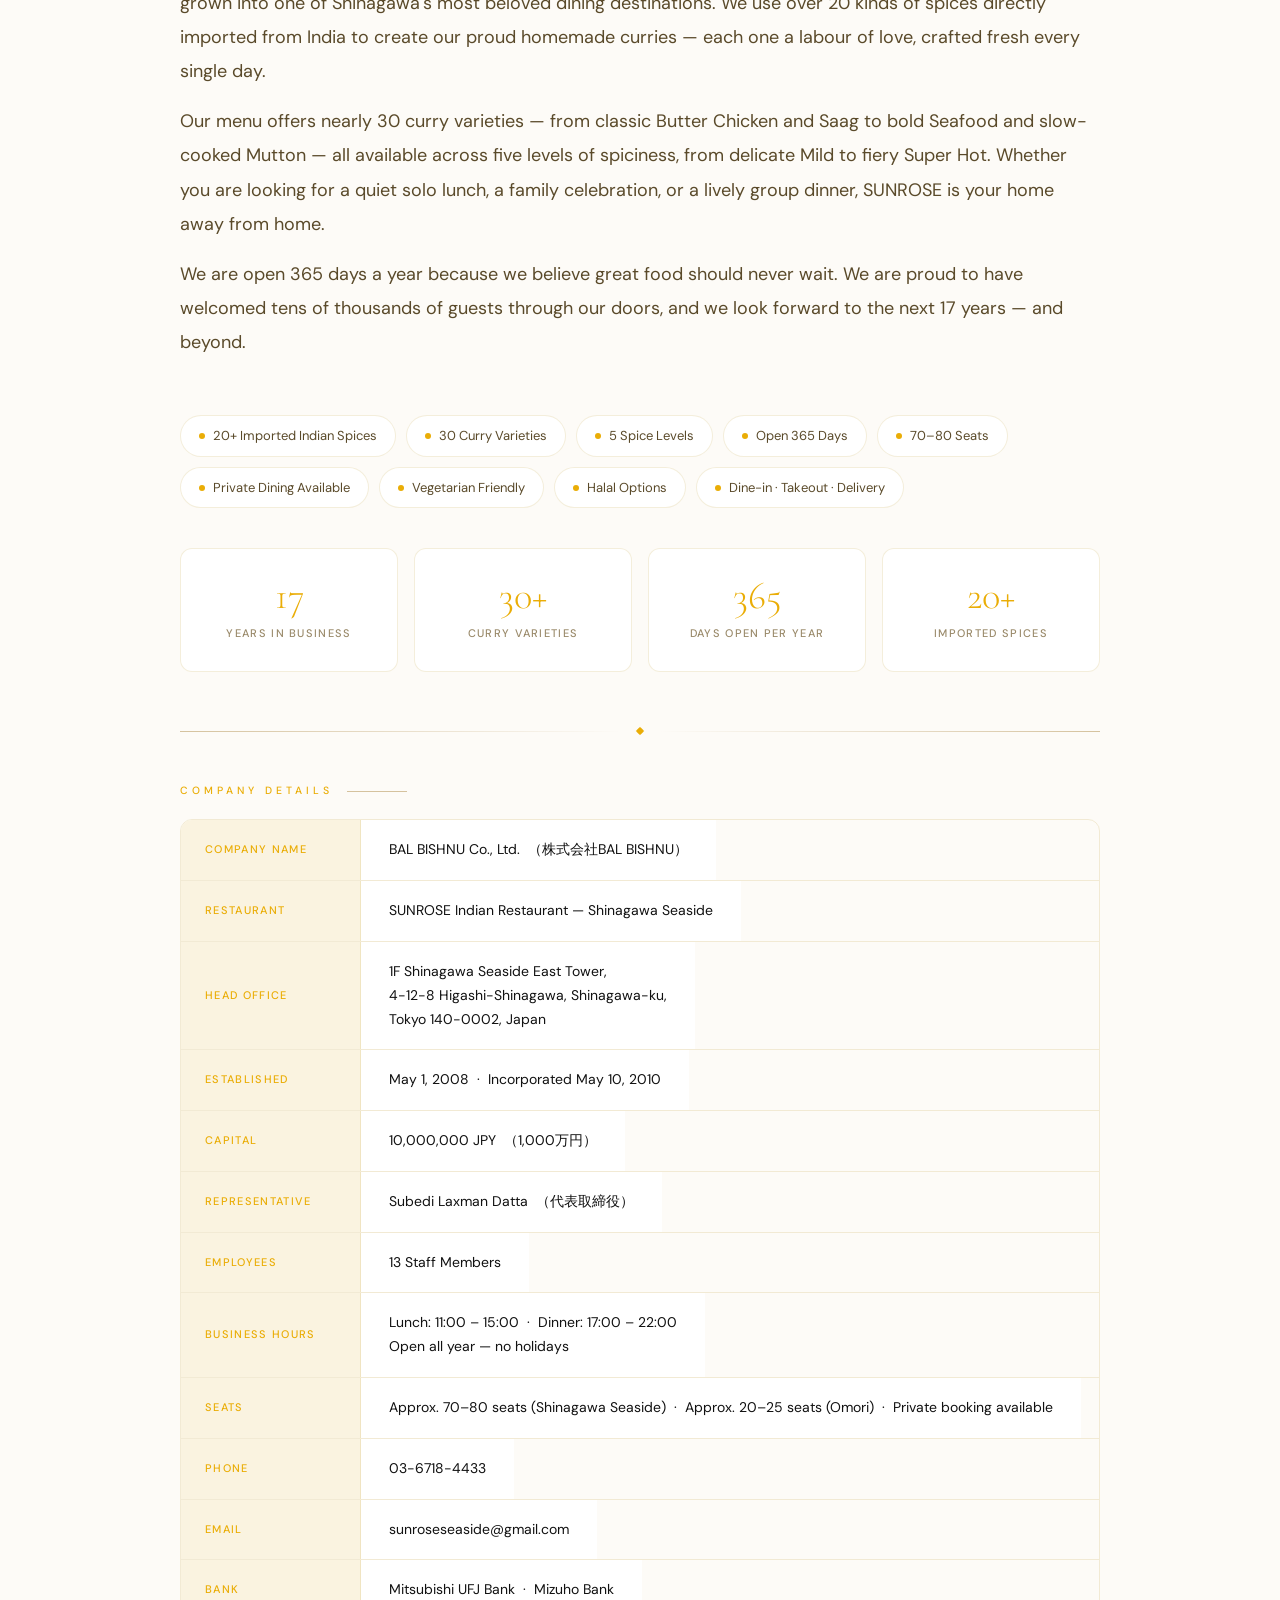
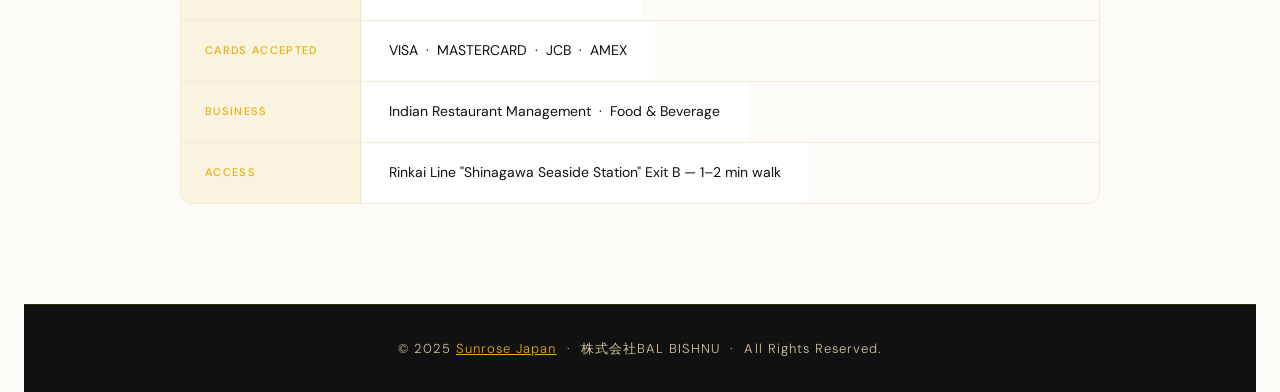
==== commit b25e56ec: "omori shop" ====
--- a/company.html
+++ b/company.html
@@ -137,7 +137,7 @@
     </div>
     <div class="company-row">
       <div class="company-label" data-ja="従業員" data-en="Employees" data-hi="कर्मचारी" data-ko="직원" data-es="Empleados">Employees</div>
-      <div class="company-value" data-ja="11名" data-en="11 Staff Members" data-hi="11 कर्मचारी" data-ko="11명" data-es="11 Miembros del Personal">11 Staff Members</div>
+      <div class="company-value" data-ja="11名" data-en="13 Staff Members" data-hi="13 कर्मचारी" data-ko="13명" data-es="13 Miembros del Personal">13 Staff Members</div>
     </div>
     <div class="company-row">
       <div class="company-label" data-ja="営業時間" data-en="Business Hours" data-hi="व्यावसायिक घंटे" data-ko="영업시간" data-es="Horario de Operación">Business Hours</div>
@@ -151,10 +151,11 @@
         Open all year — no holidays
       </div>
     </div>
-    <div class="company-row">
-      <div class="company-label" data-ja="席数" data-en="Seats" data-hi="सीटें" data-ko="좌석" data-es="Asientos">Seats</div>
-      <div class="company-value" data-ja="約70～80席 · プライベート予約可" data-en="Approx. 70–80 seats · Private booking available" data-hi="लगभग 70–80 सीटें · निजी बुकिंग उपलब्ध" data-ko="약 70–80명 · 개인 예약 가능" data-es="Aprox. 70–80 asientos · Reserva privada disponible">Approx. 70–80 seats &nbsp;·&nbsp; Private booking available</div>
-    </div>
+
+      <div class="company-row"> <div class="company-label" data-ja="席数" data-en="Seats" data-hi="सीटें" data-ko="좌석" data-es="Asientos">Seats</div> <div class="company-value" data-ja="約70～80席（品川シーサイド） · 約20～25席（大森） · プライベート予約可" data-en="Approx. 70–80 seats (Shinagawa Seaside) · Approx. 20–25 seats (Omori) · Private booking available" data-hi="लगभग 70–80 सीटें (शिनागावा सीसाइड) · लगभग 20–25 सीटें (ओमोरी) · निजी बुकिंग उपलब्ध" data-ko="약 70–80명 (시나가와 시사이드) · 약 20–25명 (오모리) · 개인 예약 가능" data-es="Aprox. 70–80 asientos (Shinagawa Seaside) · Aprox. 20–25 asientos (Omori) · Reserva privada disponible">Approx. 70–80 seats (Shinagawa Seaside) &nbsp;·&nbsp; Approx. 20–25 seats (Omori) &nbsp;·&nbsp; Private booking available
+      </div>
+     </div>
+     
     <div class="company-row">
       <div class="company-label" data-ja="電話" data-en="Phone" data-hi="फोन" data-ko="전화" data-es="Teléfono">Phone</div>
       <div class="company-value" data-ja="03-6718-4433" data-en="03-6718-4433" data-hi="03-6718-4433" data-ko="03-6718-4433" data-es="03-6718-4433">03-6718-4433</div>
